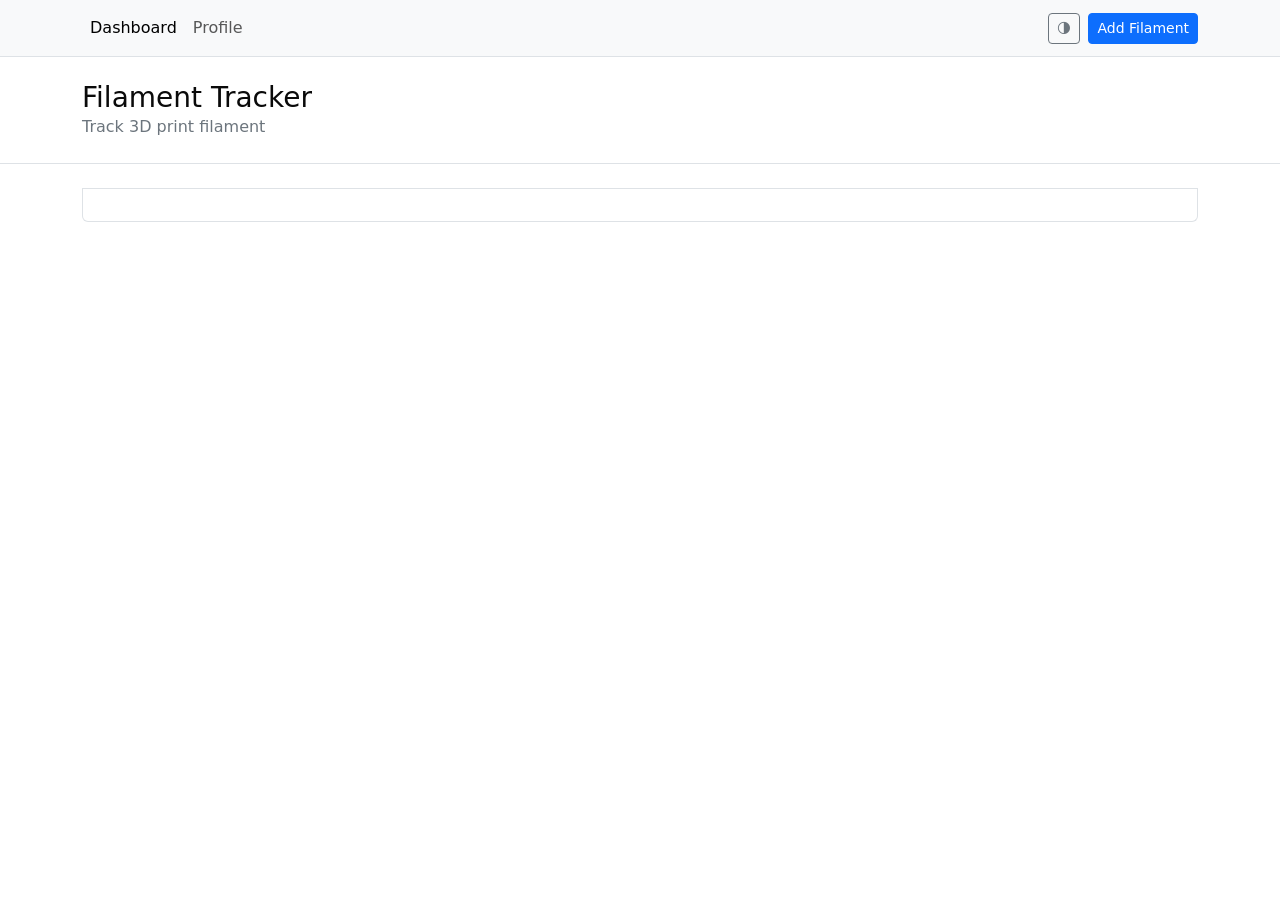
==== home.html @ bdce033c "Initial commit" ====
<!doctype html>
<html lang="en">

<head>
    <meta charset="utf-8" />
    <meta name="viewport" content="width=device-width, initial-scale=1" />
    <title>Bootstrap App Starter</title>

    <!-- Bootstrap CSS -->
    <link href="https://cdn.jsdelivr.net/npm/bootstrap@5.3.3/dist/css/bootstrap.min.css" rel="stylesheet"
        integrity="sha384-QWTKZyjpPEjISv5WaRU9OFeRpok6YctnYmDr5pNlyT2bRjXh0JMhjY6hW+ALEwIH" crossorigin="anonymous" />
    <link href="https://cdnjs.cloudflare.com/ajax/libs/font-awesome/6.5.2/css/all.min.css" rel="stylesheet" />
    <script>
        (function () {
            try {
                const KEY = "profile-theme";             // saved: "system" | "light" | "dark" | "solarized" | "hc"
                const saved = localStorage.getItem(KEY) || "system";
                const mql = window.matchMedia("(prefers-color-scheme: dark)");
                const resolved = saved === "system" ? (mql.matches ? "dark" : "light") : saved;

                // IMPORTANT: set EXACTLY ONE attribute you style from.
                // Use data-theme for your tokens. Avoid remapping here.
                document.documentElement.setAttribute("data-theme", resolved);

                // Optional: if you rely on Bootstrap’s data-bs-theme only for light/dark components:
                if (resolved === "dark") document.documentElement.setAttribute("data-bs-theme", "dark");
                else document.documentElement.setAttribute("data-bs-theme", "light");
            } catch { }
        })();
    </script>

    <script type="module">
        import { bootTheme } from "/scripts/theme.js";
        bootTheme();
    </script>


    <!-- App CSS -->
    <link rel="stylesheet" href="styles/styles.css" />
</head>

<body>
    <!-- Navbar -->
    <nav class="navbar navbar-expand-md bg-body-tertiary border-bottom sticky-top">
        <div class="container">
            <button class="navbar-toggler" type="button" data-bs-toggle="collapse" data-bs-target="#mainNav">
                <span class="navbar-toggler-icon"></span>
            </button>
            <div id="mainNav" class="collapse navbar-collapse">
                <ul class="navbar-nav me-auto mb-2 mb-md-0">
                    <li class="nav-item"><a class="nav-link active" href="#" data-page="home">Dashboard</a></li>
                    <li class="nav-item"><a class="nav-link" href="profile.html" data-page="profile">Profile</a></li>
                </ul>
                <div class="d-flex gap-2">
                    <button id="themeToggle" class="btn btn-outline-secondary btn-sm" type="button"
                        aria-label="Toggle theme">🌗</button>
                    <button class="btn btn-primary btn-sm" data-bs-toggle="modal" data-bs-target="#exampleModal">Add
                        Filament</button>
                </div>
            </div>
        </div>
    </nav>

    <!-- Page Header -->
    <header class="py-4 border-bottom">
        <div class="container">
            <h1 class="h3 mb-0">Filament Tracker</h1>
            <p class="text-secondary mb-0">Track 3D print filament</p>
        </div>
    </header>

    <!-- Main Content -->
    <main class="container my-4">
        <!-- Tabs -->
        <ul class="nav nav-tabs" id="mainTabs" role="tablist"></ul>
        <div class="tab-content p-3 border border-top-0 rounded-bottom" id="mainTabsContent"></div>

    </main>

    <!-- Modal -->
    <div class="modal fade" id="exampleModal" tabindex="-1" aria-labelledby="exampleModalLabel" aria-hidden="true">
        <div class="modal-dialog">
            <div class="modal-content">
                <div class="modal-header">
                    <h1 class="modal-title fs-5" id="exampleModalLabel">Hello there 👋</h1>
                    <button type="button" class="btn-close" data-bs-dismiss="modal" aria-label="Close"></button>
                </div>
                <div class="modal-body">This modal is wired up and ready for your content.</div>
                <div class="modal-footer">
                    <button type="button" class="btn btn-secondary" data-bs-dismiss="modal">Close</button>
                    <button type="button" class="btn btn-primary">Do the thing</button>
                </div>
            </div>
        </div>
    </div>

    <!-- Toast -->
    <div class="toast-container position-fixed bottom-0 end-0 p-3">
        <div id="liveToast" class="toast" role="status" aria-live="polite" aria-atomic="true">
            <div class="toast-header">
                <strong class="me-auto">Heads up</strong>
                <small>just now</small>
                <button type="button" class="btn-close" data-bs-dismiss="toast" aria-label="Close"></button>
            </div>
            <div class="toast-body">This is a demo toast. Replace with your own message.</div>
        </div>
    </div>

    <!-- Bootstrap JS (bundle includes Popper) -->
    <script src="https://cdn.jsdelivr.net/npm/bootstrap@5.3.3/dist/js/bootstrap.bundle.min.js"
        integrity="sha384-YvpcrYf0tY3lHB60NNkmXc5s9fDVZLESaAA55NDzOxhy9GkcIdslK1eN7N6jIeHz"
        crossorigin="anonymous"></script>

    <!-- App JS -->
    <script src="scripts/app.js" defer></script>
</body>

</html>
---- styles/styles.css ----
:root {
  --radius: 1rem;
  --surface: #ffffff;
  --surface-2: #f6f8fa;
  --text: #0a0a0a;
  --muted: #6b7280;
  --accent: #2563eb;
  --accent-contrast: #ffffff;
  --danger: #dc2626;
  --success: #16a34a;

  /* optionally bridge Bootstrap */
  --bs-body-bg: var(--surface);
  --bs-body-color: var(--text);
  --bs-primary: var(--accent);
}

/* dark */
:root[data-theme='dark']{
  --surface:#0b1016;
  --surface-2:#111827;
  --text:#e5e7eb;
  --muted:#9ca3af;
  --accent:#60a5fa;
  --accent-contrast:#0b1016;
}

/* solarized (example) */
:root[data-theme='solarized']{
  --surface:#fdf6e3;
  --surface-2:#eee8d5;
  --text:#073642;
  --muted:#657b83;
  --accent:#268bd2;
  --accent-contrast:#fdf6e3;
}

/* high-contrast */
:root[data-theme='hc']{
  --surface:#000;
  --surface-2:#000;
  --text:#fff;
  --muted:#fff;
  --accent:#0ff;
  --accent-contrast:#000;
  outline-color:#0ff; /* for focus rings */
}

body {
  -webkit-font-smoothing: antialiased;
  -moz-osx-font-smoothing: grayscale;
}

/* Card polish */
.card {
  border-radius: var(--radius);
}

/* Make tabs feel clickable */
.nav-tabs .nav-link {
  font-weight: 500;
}
.nav-tabs .nav-link.active {
  border-top-left-radius: var(--radius);
  border-top-right-radius: var(--radius);
}

/* Utility: clamp container width on huge screens */
@media (min-width: 1400px) {
  .container {
    max-width: 1100px;
  }
}
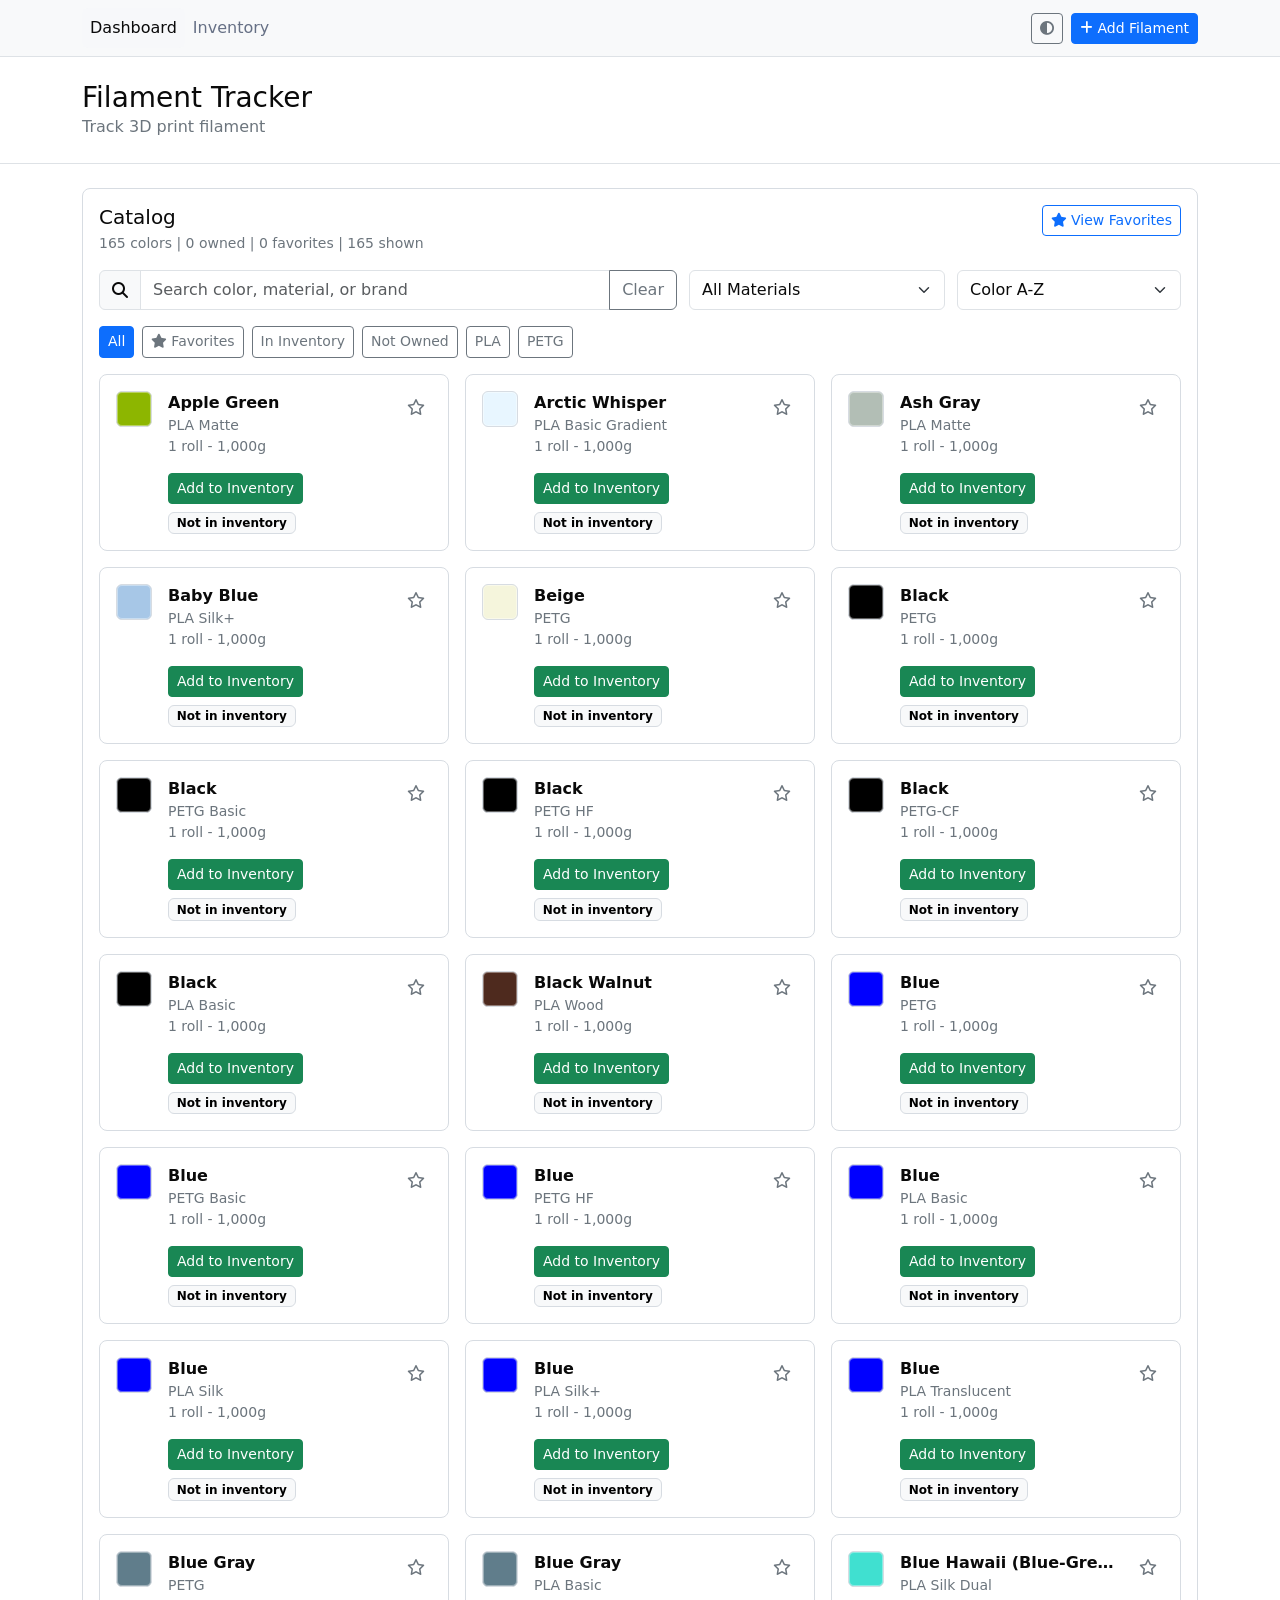
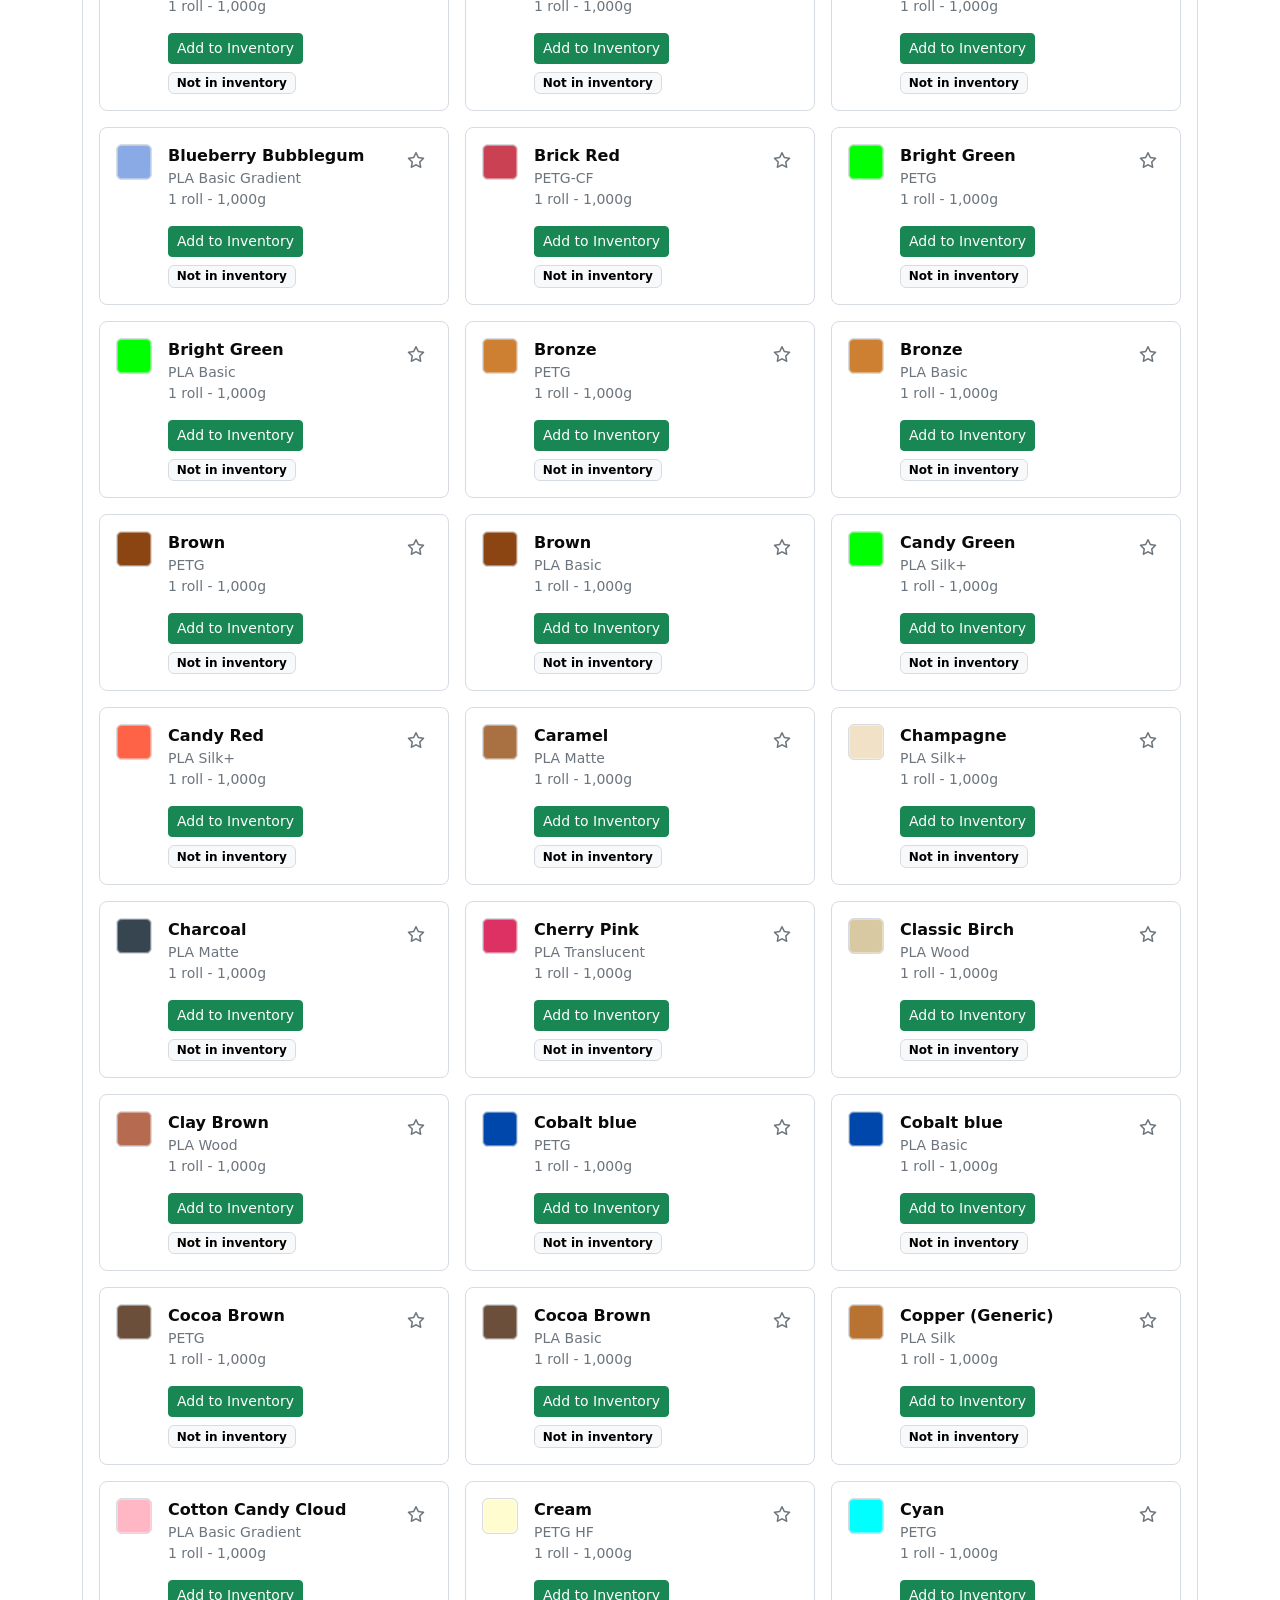
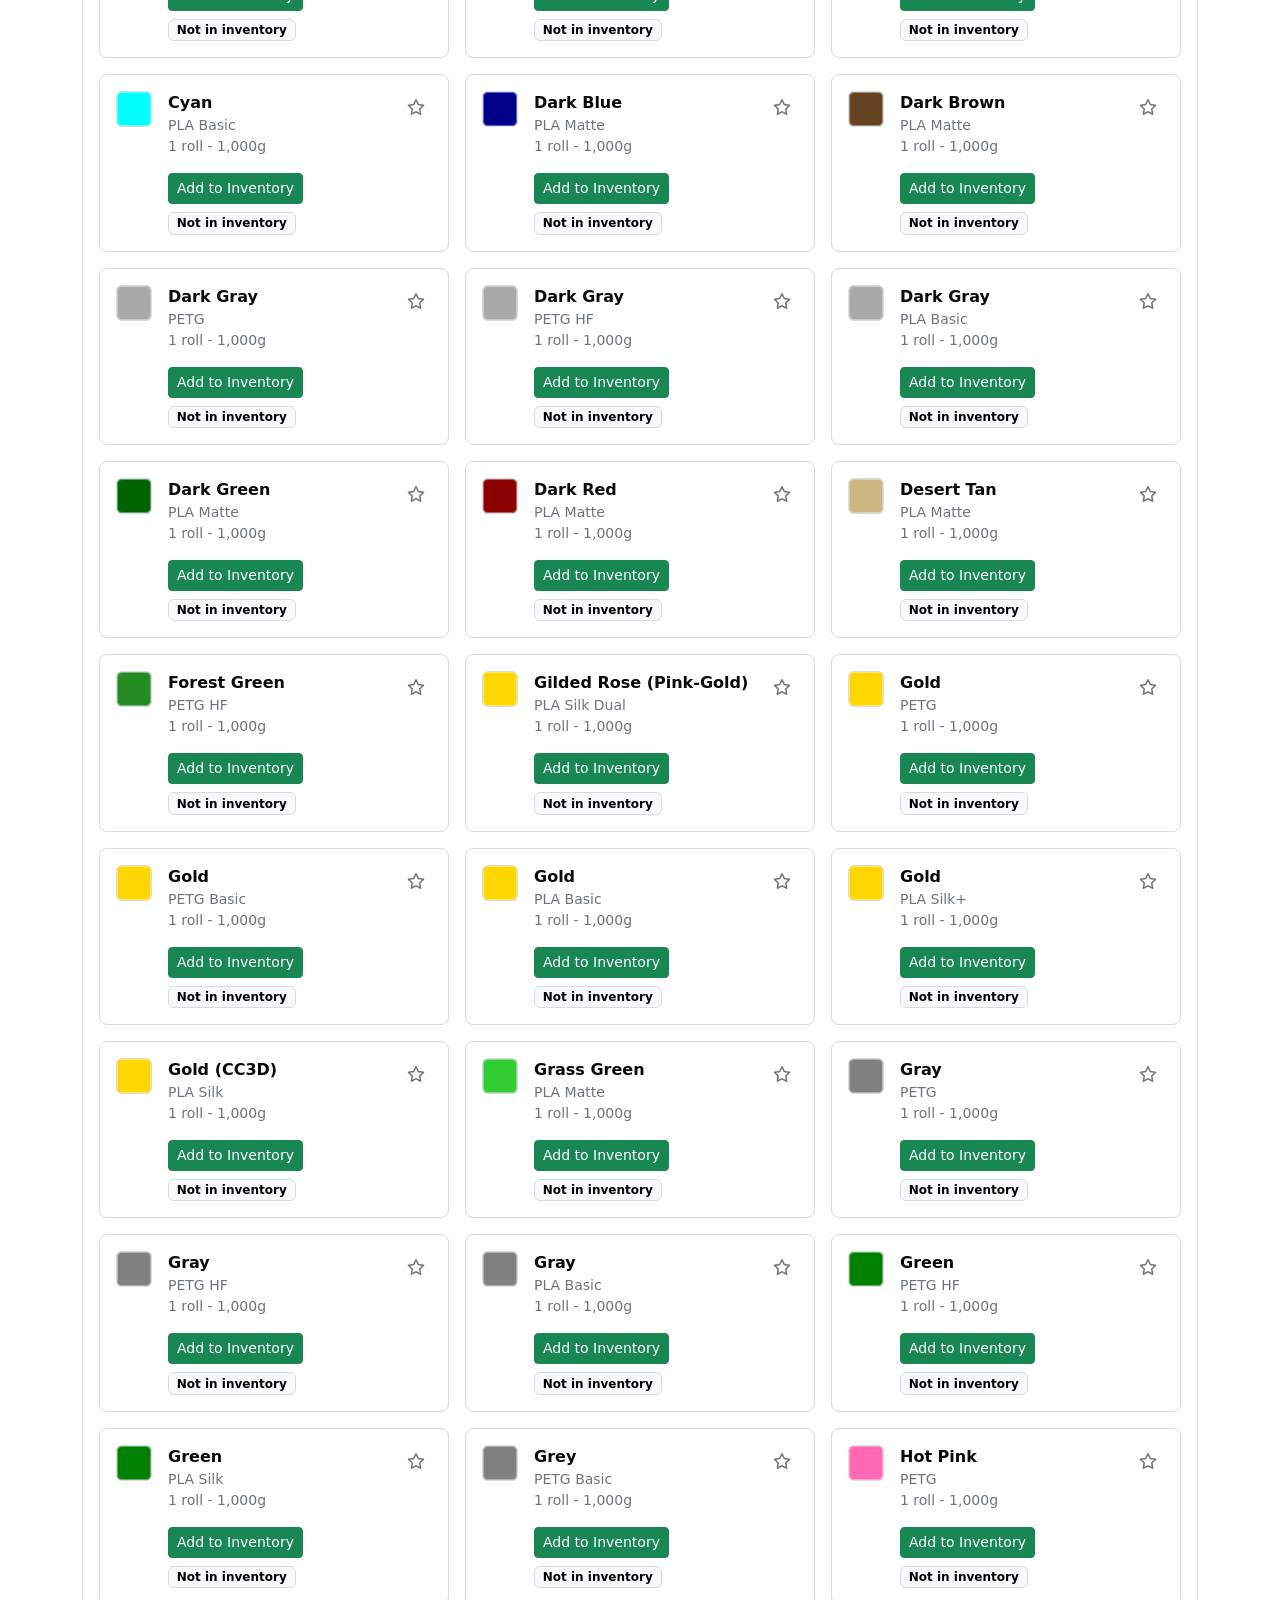
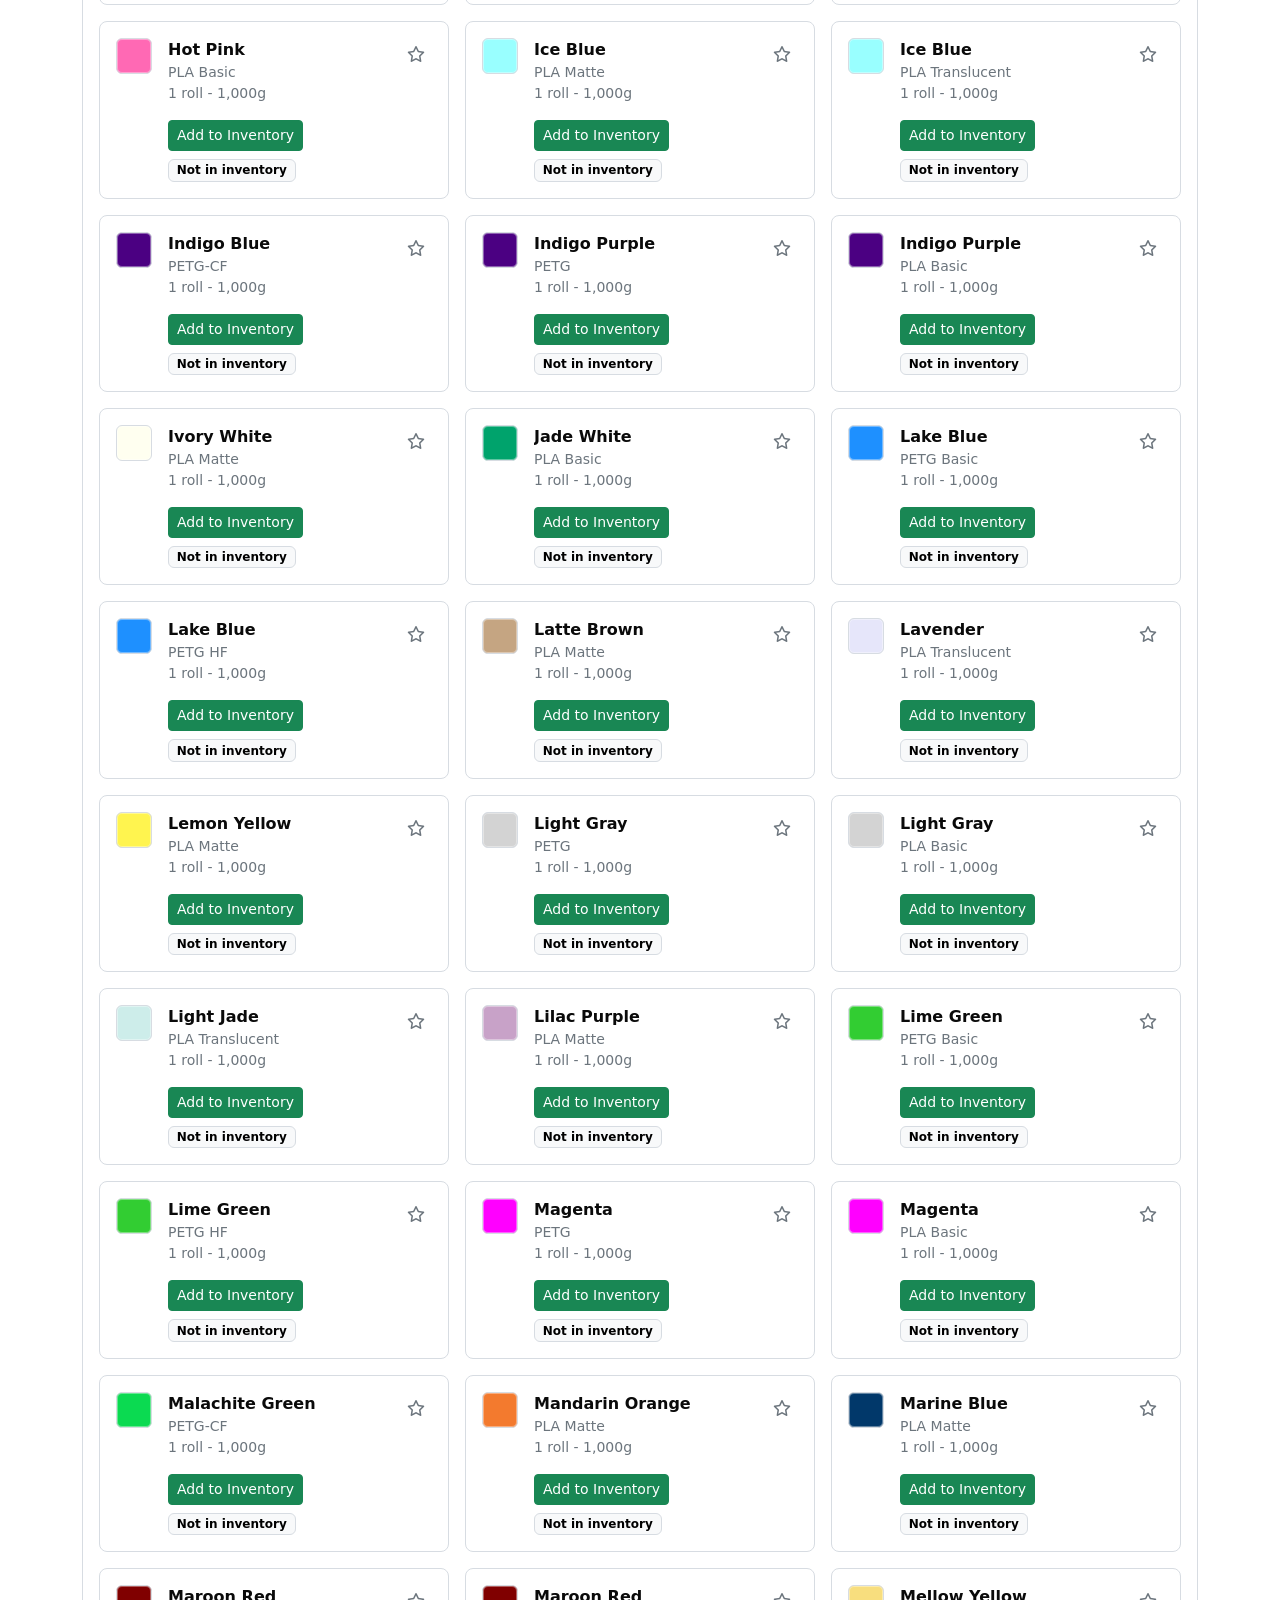
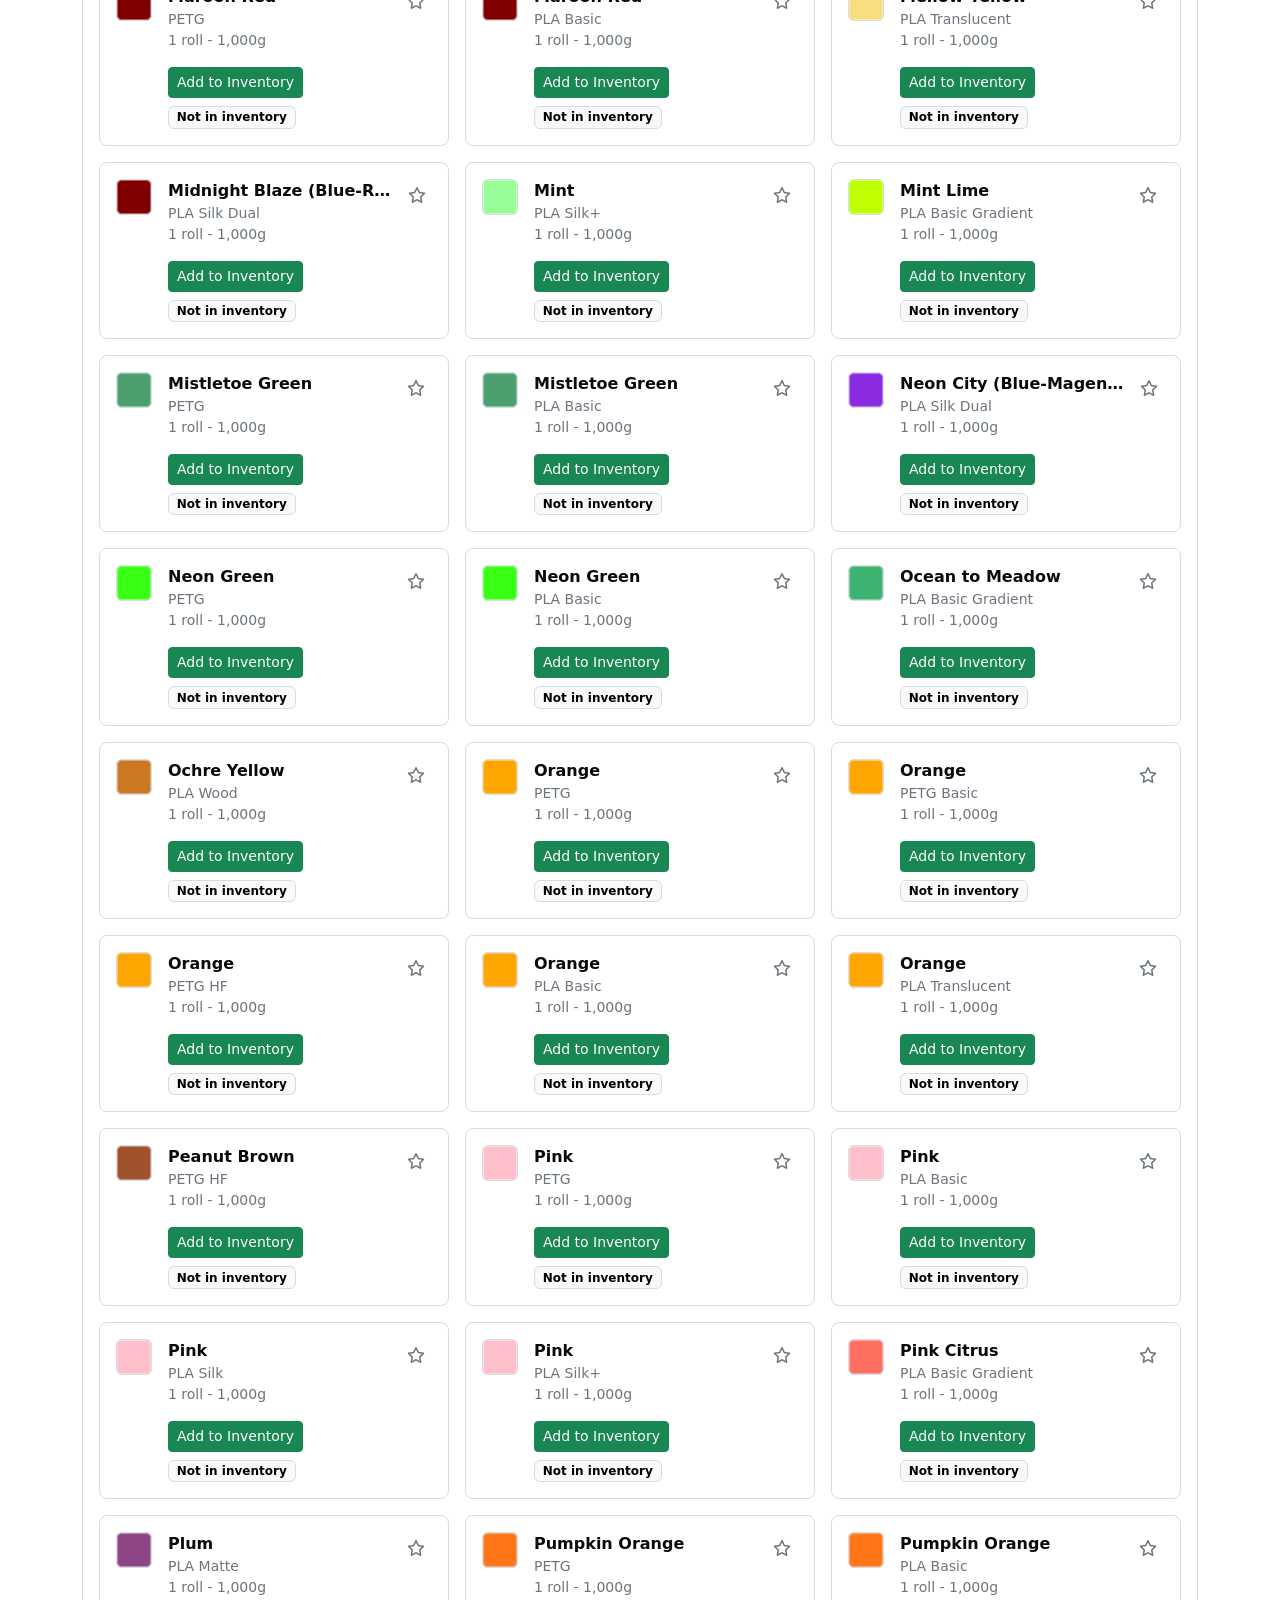
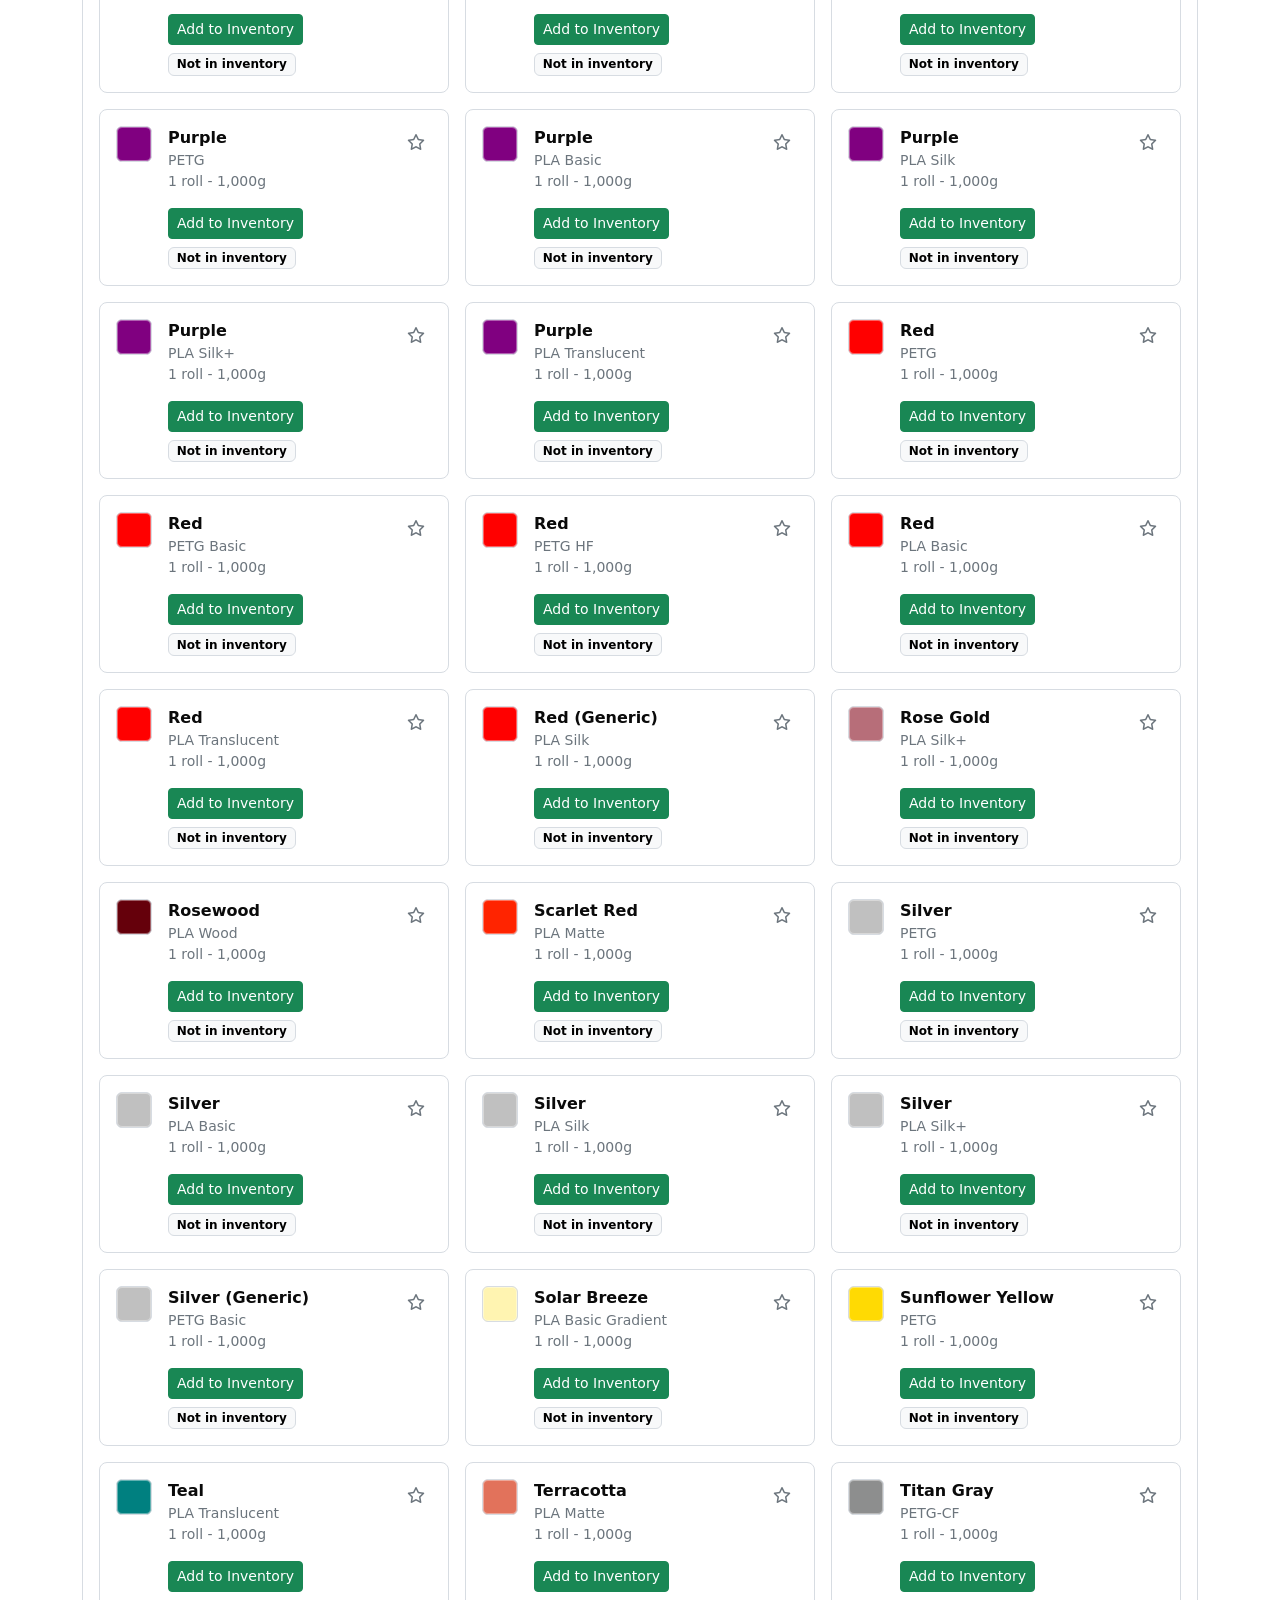
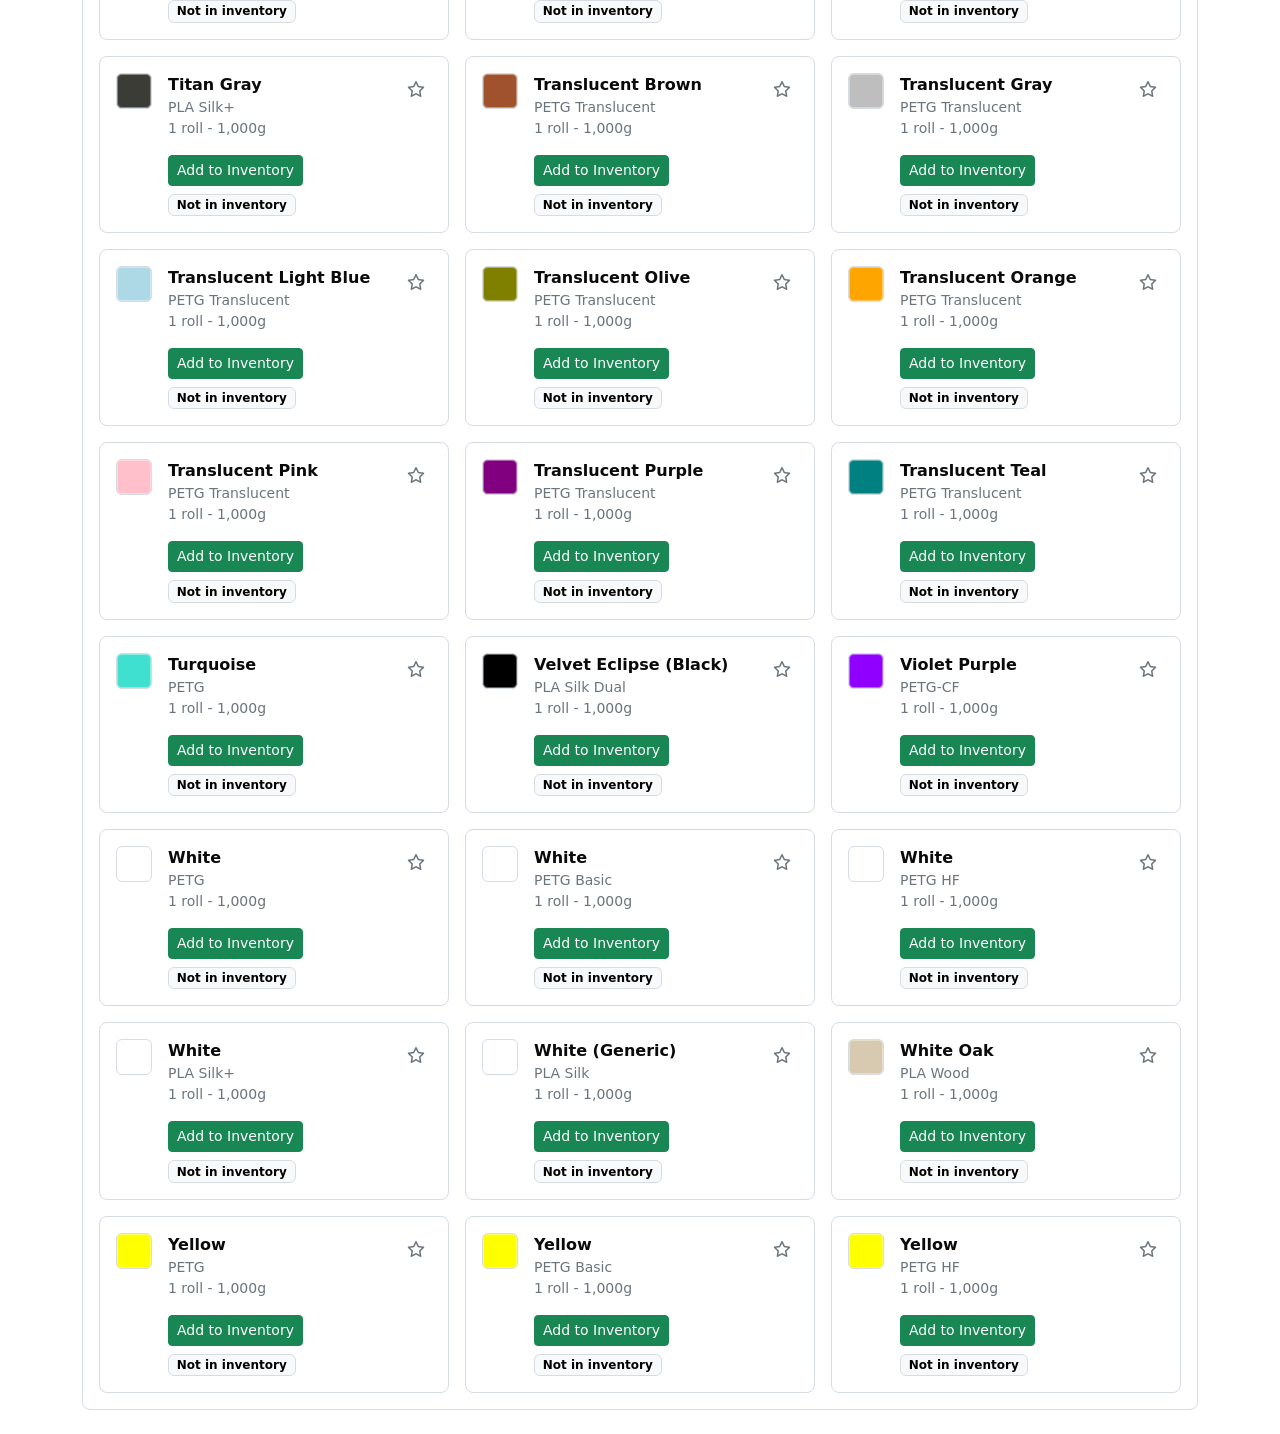
==== commit 7859a799: "Refactor CSS styles for improved theming and component consistency - Introduced CSS variables for li" ====
--- a/home.html
+++ b/home.html
@@ -4,7 +4,7 @@
 <head>
     <meta charset="utf-8" />
     <meta name="viewport" content="width=device-width, initial-scale=1" />
-    <title>Bootstrap App Starter</title>
+    <title>Dashboard | Filament Tracker</title>
 
     <!-- Bootstrap CSS -->
     <link href="https://cdn.jsdelivr.net/npm/bootstrap@5.3.3/dist/css/bootstrap.min.css" rel="stylesheet"
@@ -13,16 +13,13 @@
     <script>
         (function () {
             try {
-                const KEY = "profile-theme";             // saved: "system" | "light" | "dark" | "solarized" | "hc"
+                const KEY = "profile-theme";
                 const saved = localStorage.getItem(KEY) || "system";
                 const mql = window.matchMedia("(prefers-color-scheme: dark)");
                 const resolved = saved === "system" ? (mql.matches ? "dark" : "light") : saved;
 
-                // IMPORTANT: set EXACTLY ONE attribute you style from.
-                // Use data-theme for your tokens. Avoid remapping here.
                 document.documentElement.setAttribute("data-theme", resolved);
 
-                // Optional: if you rely on Bootstrap’s data-bs-theme only for light/dark components:
                 if (resolved === "dark") document.documentElement.setAttribute("data-bs-theme", "dark");
                 else document.documentElement.setAttribute("data-bs-theme", "light");
             } catch { }
@@ -34,7 +31,6 @@
         bootTheme();
     </script>
 
-
     <!-- App CSS -->
     <link rel="stylesheet" href="styles/styles.css" />
 </head>
@@ -43,19 +39,24 @@
     <!-- Navbar -->
     <nav class="navbar navbar-expand-md bg-body-tertiary border-bottom sticky-top">
         <div class="container">
-            <button class="navbar-toggler" type="button" data-bs-toggle="collapse" data-bs-target="#mainNav">
+            <button class="navbar-toggler" type="button" data-bs-toggle="collapse" data-bs-target="#mainNav"
+                aria-controls="mainNav" aria-expanded="false" aria-label="Toggle navigation">
                 <span class="navbar-toggler-icon"></span>
             </button>
             <div id="mainNav" class="collapse navbar-collapse">
                 <ul class="navbar-nav me-auto mb-2 mb-md-0">
-                    <li class="nav-item"><a class="nav-link active" href="#" data-page="home">Dashboard</a></li>
-                    <li class="nav-item"><a class="nav-link" href="profile.html" data-page="profile">Profile</a></li>
+                    <li class="nav-item"><a class="nav-link active" aria-current="page" href="home.html"
+                            data-page="home">Dashboard</a></li>
+                    <li class="nav-item"><a class="nav-link" href="profile.html" data-page="profile">Inventory</a></li>
                 </ul>
                 <div class="d-flex gap-2">
                     <button id="themeToggle" class="btn btn-outline-secondary btn-sm" type="button"
-                        aria-label="Toggle theme">🌗</button>
-                    <button class="btn btn-primary btn-sm" data-bs-toggle="modal" data-bs-target="#exampleModal">Add
-                        Filament</button>
+                        aria-label="Cycle theme" title="Cycle theme">
+                        <i class="fa-solid fa-circle-half-stroke" aria-hidden="true"></i>
+                    </button>
+                    <a class="btn btn-primary btn-sm" href="profile.html#filaments">
+                        <i class="fa-solid fa-plus me-1" aria-hidden="true"></i>Add Filament
+                    </a>
                 </div>
             </div>
         </div>
@@ -71,38 +72,62 @@
 
     <!-- Main Content -->
     <main class="container my-4">
-        <!-- Tabs -->
-        <ul class="nav nav-tabs" id="mainTabs" role="tablist"></ul>
-        <div class="tab-content p-3 border border-top-0 rounded-bottom" id="mainTabsContent"></div>
+        <section class="catalog-shell" aria-labelledby="catalogHeading">
+            <div class="catalog-heading d-flex flex-wrap gap-3 justify-content-between align-items-start mb-3">
+                <div>
+                    <h2 id="catalogHeading" class="h5 mb-1">Catalog</h2>
+                    <div id="catalogSummary" class="text-secondary small" aria-live="polite">Loading catalog...</div>
+                </div>
+                <a class="btn btn-outline-primary btn-sm" href="profile.html#favorites">
+                    <i class="fa-solid fa-star me-1" aria-hidden="true"></i>View Favorites
+                </a>
+            </div>
 
+            <div class="catalog-toolbar mb-3" aria-label="Catalog filters">
+                <div class="input-group catalog-search">
+                    <span class="input-group-text"><i class="fa-solid fa-magnifying-glass" aria-hidden="true"></i></span>
+                    <input id="catalogSearch" class="form-control" type="search"
+                        placeholder="Search color, material, or brand" aria-label="Search catalog" />
+                    <button id="catalogClear" class="btn btn-outline-secondary" type="button">Clear</button>
+                </div>
+
+                <select id="materialFilter" class="form-select" aria-label="Filter by material">
+                    <option value="all">All Materials</option>
+                </select>
+
+                <select id="catalogSort" class="form-select" aria-label="Sort catalog">
+                    <option value="color">Color A-Z</option>
+                    <option value="material">Material A-Z</option>
+                    <option value="favorites">Favorites First</option>
+                    <option value="owned">Owned First</option>
+                    <option value="not-owned">Not Owned First</option>
+                </select>
+            </div>
+
+            <div class="quick-filters mb-3" role="group" aria-label="Quick filters">
+                <button class="btn btn-sm btn-primary" type="button" data-quick-filter="all" aria-pressed="true">All</button>
+                <button class="btn btn-sm btn-outline-secondary" type="button" data-quick-filter="favorites" aria-pressed="false">
+                    <i class="fa-solid fa-star me-1" aria-hidden="true"></i>Favorites
+                </button>
+                <button class="btn btn-sm btn-outline-secondary" type="button" data-quick-filter="owned" aria-pressed="false">In Inventory</button>
+                <button class="btn btn-sm btn-outline-secondary" type="button" data-quick-filter="not-owned" aria-pressed="false">Not Owned</button>
+                <button class="btn btn-sm btn-outline-secondary" type="button" data-quick-filter="PLA" aria-pressed="false">PLA</button>
+                <button class="btn btn-sm btn-outline-secondary" type="button" data-quick-filter="PETG" aria-pressed="false">PETG</button>
+            </div>
+
+            <div id="catalogGrid" class="row g-3 catalog-grid" aria-live="polite"></div>
+        </section>
     </main>
-
-    <!-- Modal -->
-    <div class="modal fade" id="exampleModal" tabindex="-1" aria-labelledby="exampleModalLabel" aria-hidden="true">
-        <div class="modal-dialog">
-            <div class="modal-content">
-                <div class="modal-header">
-                    <h1 class="modal-title fs-5" id="exampleModalLabel">Hello there 👋</h1>
-                    <button type="button" class="btn-close" data-bs-dismiss="modal" aria-label="Close"></button>
-                </div>
-                <div class="modal-body">This modal is wired up and ready for your content.</div>
-                <div class="modal-footer">
-                    <button type="button" class="btn btn-secondary" data-bs-dismiss="modal">Close</button>
-                    <button type="button" class="btn btn-primary">Do the thing</button>
-                </div>
-            </div>
-        </div>
-    </div>
 
     <!-- Toast -->
     <div class="toast-container position-fixed bottom-0 end-0 p-3">
         <div id="liveToast" class="toast" role="status" aria-live="polite" aria-atomic="true">
             <div class="toast-header">
-                <strong class="me-auto">Heads up</strong>
+                <strong class="me-auto">Filament Tracker</strong>
                 <small>just now</small>
                 <button type="button" class="btn-close" data-bs-dismiss="toast" aria-label="Close"></button>
             </div>
-            <div class="toast-body">This is a demo toast. Replace with your own message.</div>
+            <div class="toast-body">Inventory updated.</div>
         </div>
     </div>
 
--- a/styles/styles.css
+++ b/styles/styles.css
@@ -1,49 +1,49 @@
 :root {
-  --radius: 1rem;
+  --radius: .5rem;
   --surface: #ffffff;
-  --surface-2: #f6f8fa;
+  --surface-2: #f7f8fa;
   --text: #0a0a0a;
-  --muted: #6b7280;
+  --muted: #667085;
   --accent: #2563eb;
   --accent-contrast: #ffffff;
   --danger: #dc2626;
-  --success: #16a34a;
+  --success: #168a4a;
+  --border-soft: #d7dce2;
 
-  /* optionally bridge Bootstrap */
   --bs-body-bg: var(--surface);
   --bs-body-color: var(--text);
   --bs-primary: var(--accent);
 }
 
-/* dark */
-:root[data-theme='dark']{
-  --surface:#0b1016;
-  --surface-2:#111827;
-  --text:#e5e7eb;
-  --muted:#9ca3af;
-  --accent:#60a5fa;
-  --accent-contrast:#0b1016;
+:root[data-theme='dark'] {
+  --surface: #0b1016;
+  --surface-2: #111827;
+  --text: #e5e7eb;
+  --muted: #9ca3af;
+  --accent: #60a5fa;
+  --accent-contrast: #0b1016;
+  --border-soft: #334155;
 }
 
-/* solarized (example) */
-:root[data-theme='solarized']{
-  --surface:#fdf6e3;
-  --surface-2:#eee8d5;
-  --text:#073642;
-  --muted:#657b83;
-  --accent:#268bd2;
-  --accent-contrast:#fdf6e3;
+:root[data-theme='solarized'] {
+  --surface: #fdf6e3;
+  --surface-2: #eee8d5;
+  --text: #073642;
+  --muted: #657b83;
+  --accent: #268bd2;
+  --accent-contrast: #fdf6e3;
+  --border-soft: #d8cfb0;
 }
 
-/* high-contrast */
-:root[data-theme='hc']{
-  --surface:#000;
-  --surface-2:#000;
-  --text:#fff;
-  --muted:#fff;
-  --accent:#0ff;
-  --accent-contrast:#000;
-  outline-color:#0ff; /* for focus rings */
+:root[data-theme='hc'] {
+  --surface: #000;
+  --surface-2: #000;
+  --text: #fff;
+  --muted: #fff;
+  --accent: #0ff;
+  --accent-contrast: #000;
+  --border-soft: #fff;
+  outline-color: #0ff;
 }
 
 body {
@@ -51,23 +51,149 @@
   -moz-osx-font-smoothing: grayscale;
 }
 
-/* Card polish */
+.min-width-0 {
+  min-width: 0;
+}
+
+.navbar .nav-link {
+  border-radius: .375rem;
+  color: var(--muted);
+  font-weight: 500;
+  padding-inline: .75rem;
+}
+
+.navbar .nav-link:hover,
+.navbar .nav-link:focus-visible,
+.navbar .nav-link.active {
+  color: var(--text);
+  background: var(--surface-2);
+}
+
+.btn:focus-visible,
+.nav-link:focus-visible,
+.form-control:focus,
+.form-select:focus {
+  box-shadow: 0 0 0 .2rem rgba(37, 99, 235, .22);
+}
+
+.catalog-shell {
+  border: 1px solid var(--border-soft);
+  border-radius: var(--radius);
+  padding: 1rem;
+  background: var(--surface);
+}
+
+.catalog-heading .btn {
+  white-space: nowrap;
+}
+
+.catalog-toolbar {
+  display: grid;
+  grid-template-columns: minmax(18rem, 1fr) minmax(12rem, 16rem) minmax(11rem, 14rem);
+  gap: .75rem;
+  align-items: stretch;
+}
+
+.catalog-search .input-group-text,
+.catalog-search .btn,
+.catalog-toolbar .form-select,
+.catalog-toolbar .form-control {
+  min-height: 2.5rem;
+}
+
+.quick-filters {
+  display: flex;
+  flex-wrap: wrap;
+  gap: .5rem;
+}
+
+.quick-filters .btn {
+  min-height: 2rem;
+  white-space: nowrap;
+}
+
 .card {
+  border-color: var(--border-soft);
   border-radius: var(--radius);
 }
 
-/* Make tabs feel clickable */
-.nav-tabs .nav-link {
-  font-weight: 500;
-}
-.nav-tabs .nav-link.active {
-  border-top-left-radius: var(--radius);
-  border-top-right-radius: var(--radius);
+.catalog-card {
+  transition: border-color .15s ease, box-shadow .15s ease, transform .15s ease;
 }
 
-/* Utility: clamp container width on huge screens */
+.catalog-card:hover {
+  border-color: rgba(37, 99, 235, .45);
+  box-shadow: 0 .5rem 1.25rem rgba(15, 23, 42, .08);
+  transform: translateY(-1px);
+}
+
+.catalog-swatch {
+  width: 36px;
+  height: 36px;
+  flex: 0 0 36px;
+  border: 1px solid var(--border-soft);
+  border-radius: .375rem;
+  box-shadow: inset 0 0 0 1px rgba(255, 255, 255, .38);
+}
+
+.icon-button {
+  width: 2rem;
+  height: 2rem;
+  display: inline-flex;
+  align-items: center;
+  justify-content: center;
+  text-decoration: none;
+}
+
+.inventory-status {
+  border: 1px solid var(--border-soft);
+  font-weight: 600;
+}
+
+.empty-state {
+  width: 100%;
+  padding: 2rem;
+  border: 1px dashed var(--border-soft);
+  border-radius: var(--radius);
+  background: var(--surface-2);
+}
+
+@media (max-width: 991.98px) {
+  .catalog-toolbar {
+    grid-template-columns: 1fr 1fr;
+  }
+
+  .catalog-search {
+    grid-column: 1 / -1;
+  }
+}
+
+@media (max-width: 767.98px) {
+  .navbar .d-flex.gap-2 {
+    margin-top: .75rem;
+  }
+
+  .catalog-shell {
+    padding: .75rem;
+  }
+
+  .catalog-toolbar {
+    grid-template-columns: 1fr;
+  }
+
+  .quick-filters {
+    flex-wrap: nowrap;
+    overflow-x: auto;
+    padding-bottom: .25rem;
+  }
+
+  .quick-filters .btn {
+    flex: 0 0 auto;
+  }
+}
+
 @media (min-width: 1400px) {
   .container {
-    max-width: 1100px;
+    max-width: 1120px;
   }
-}
+}
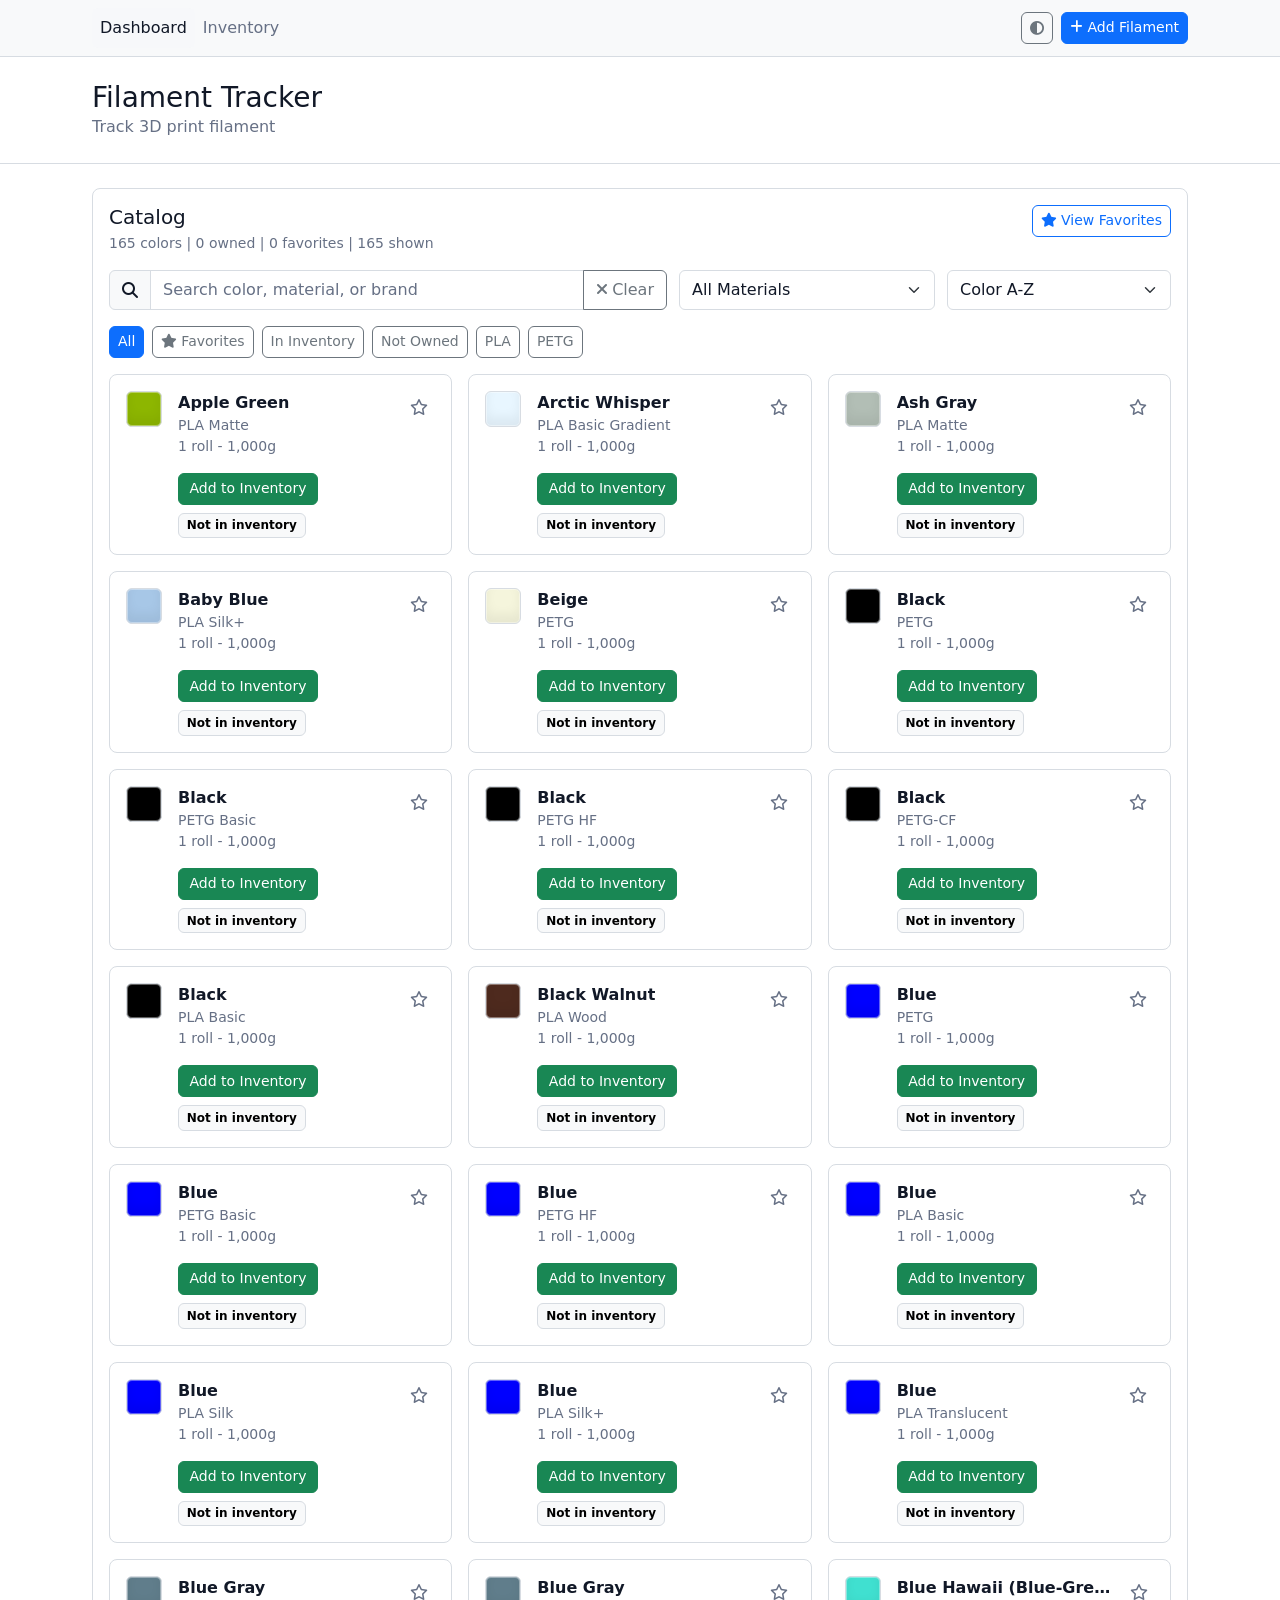
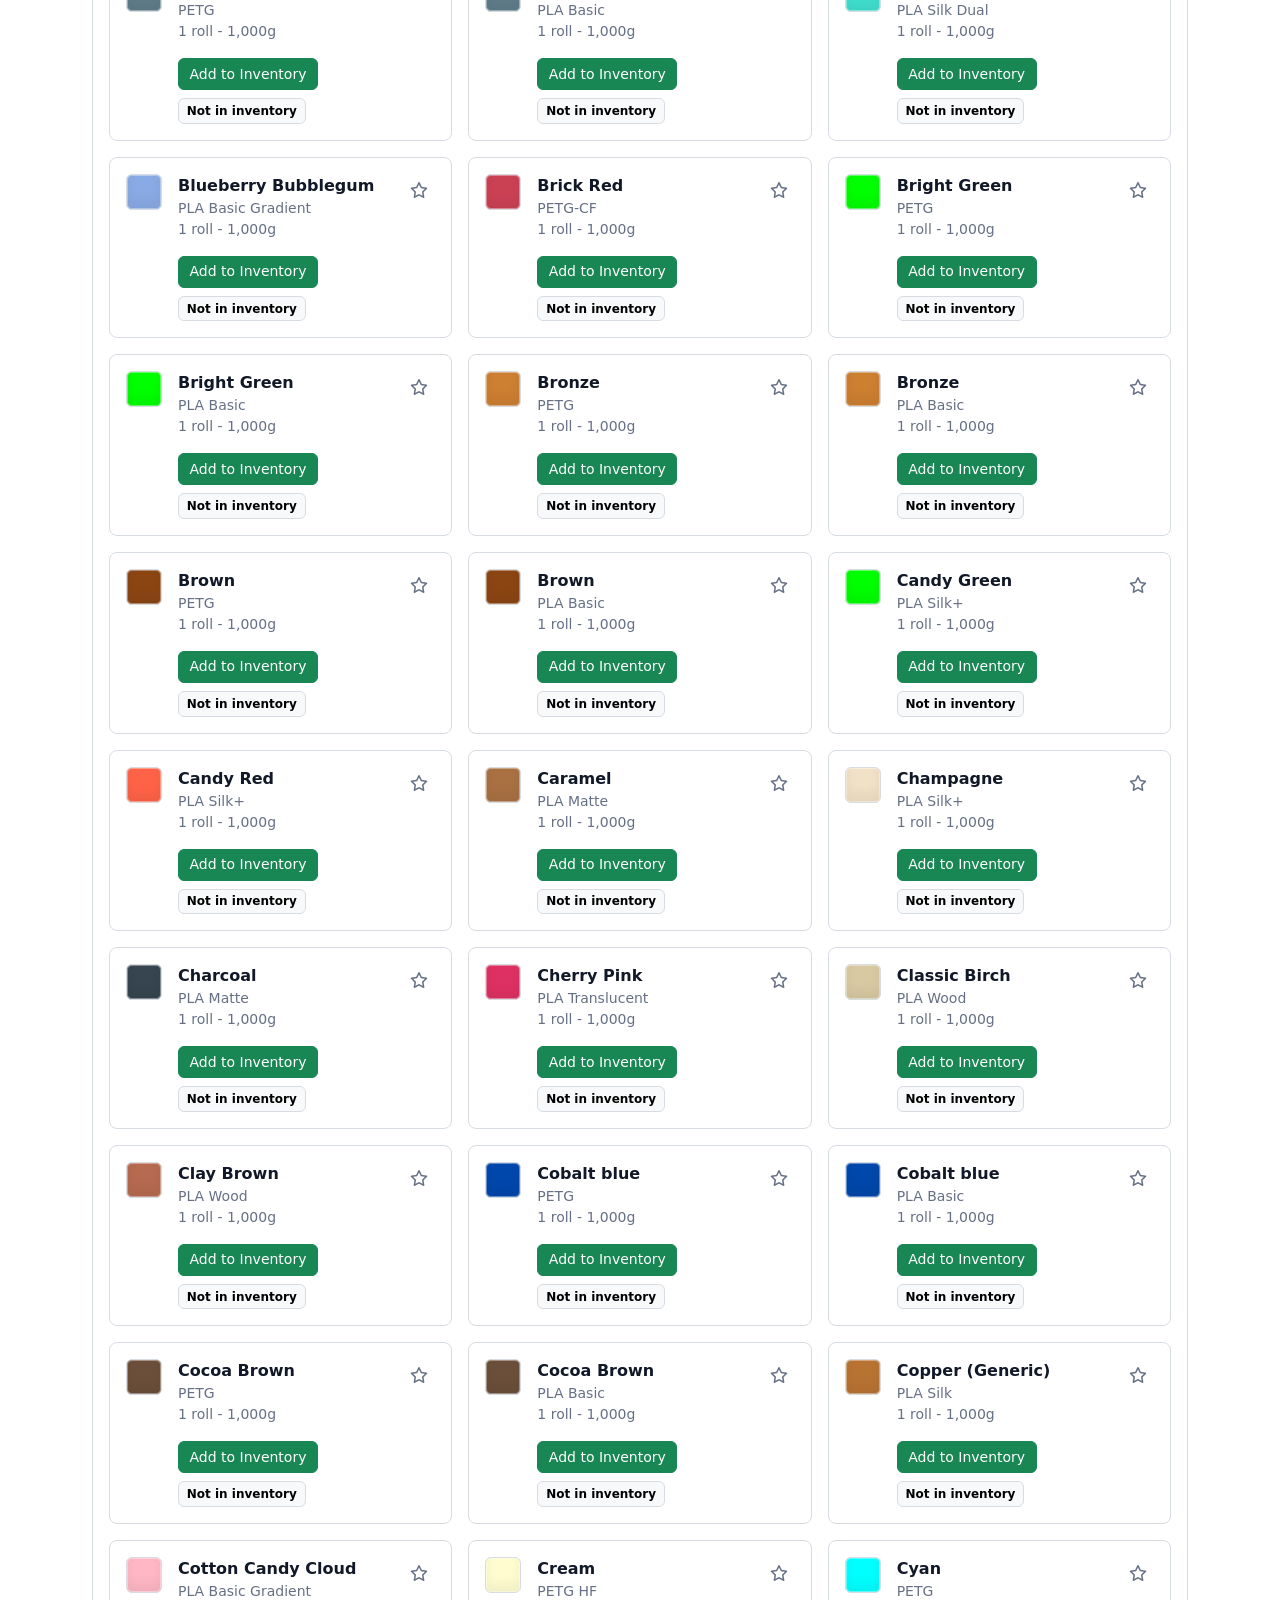
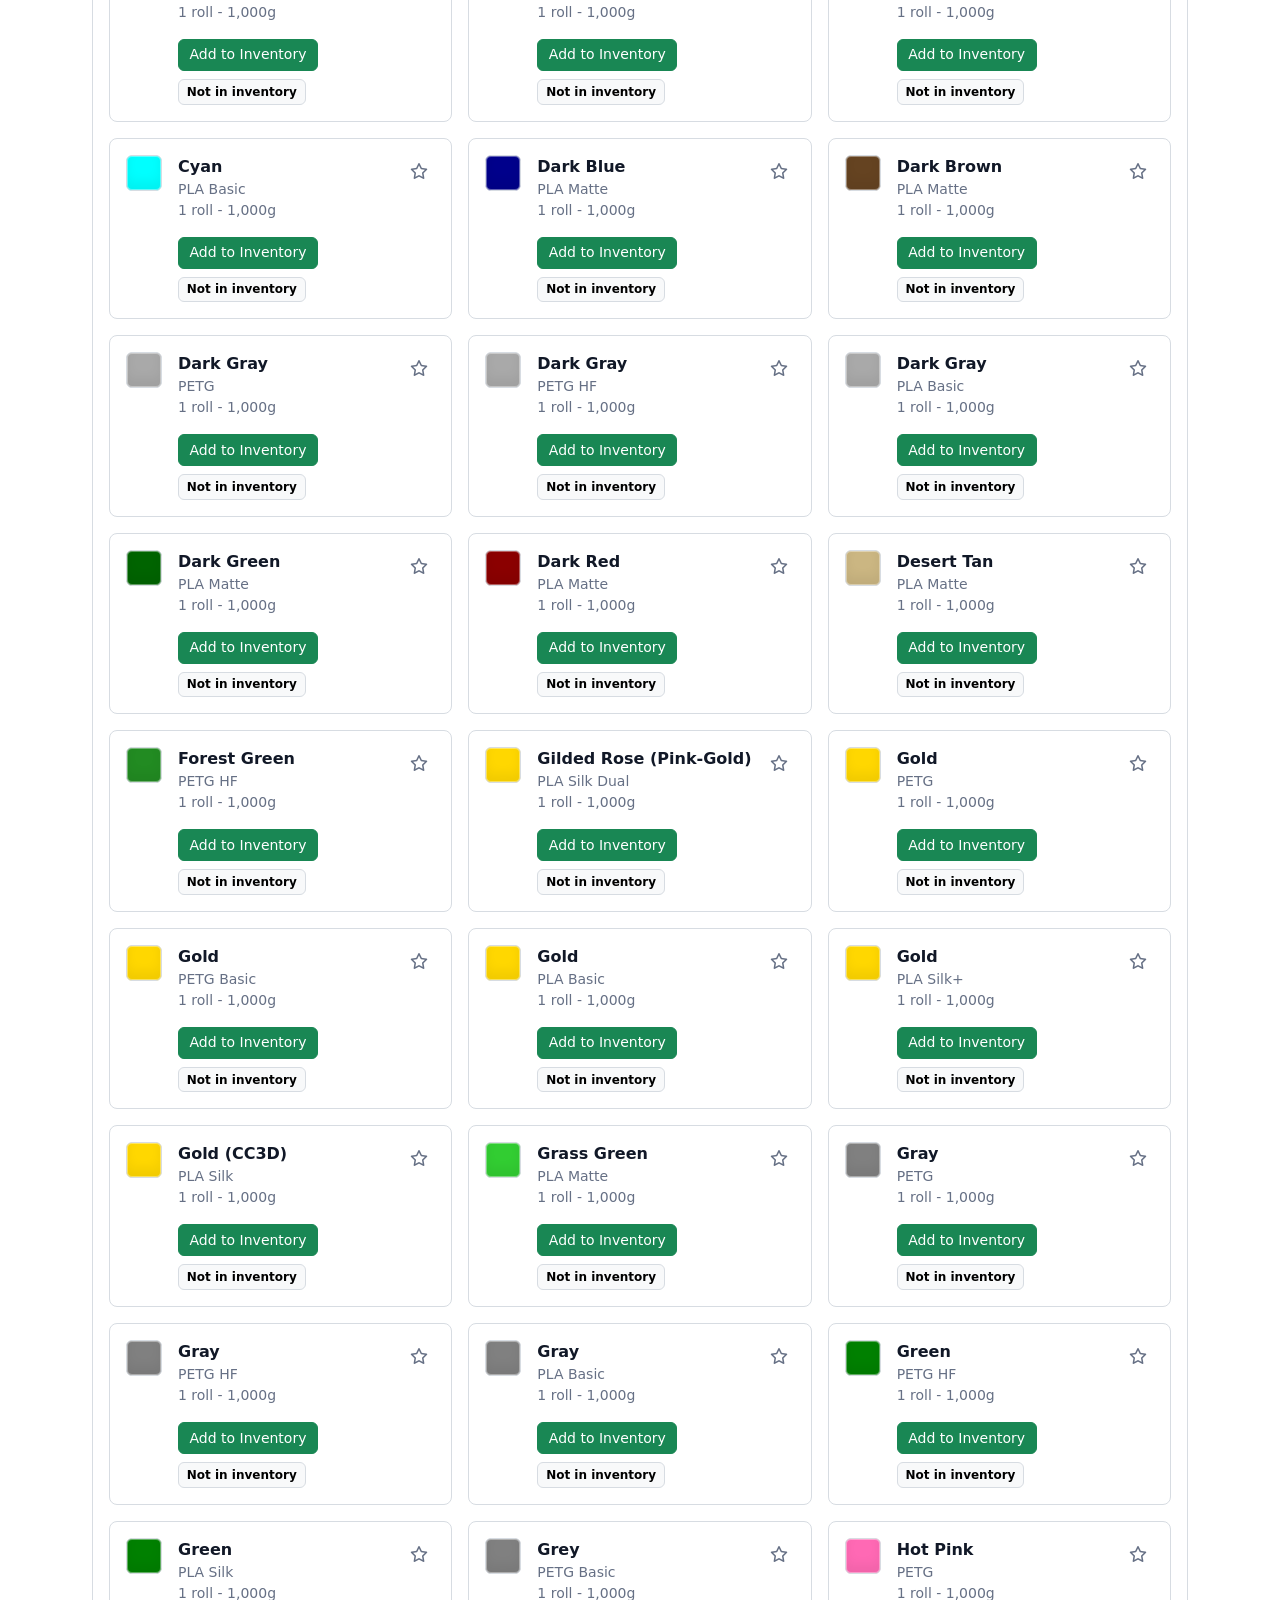
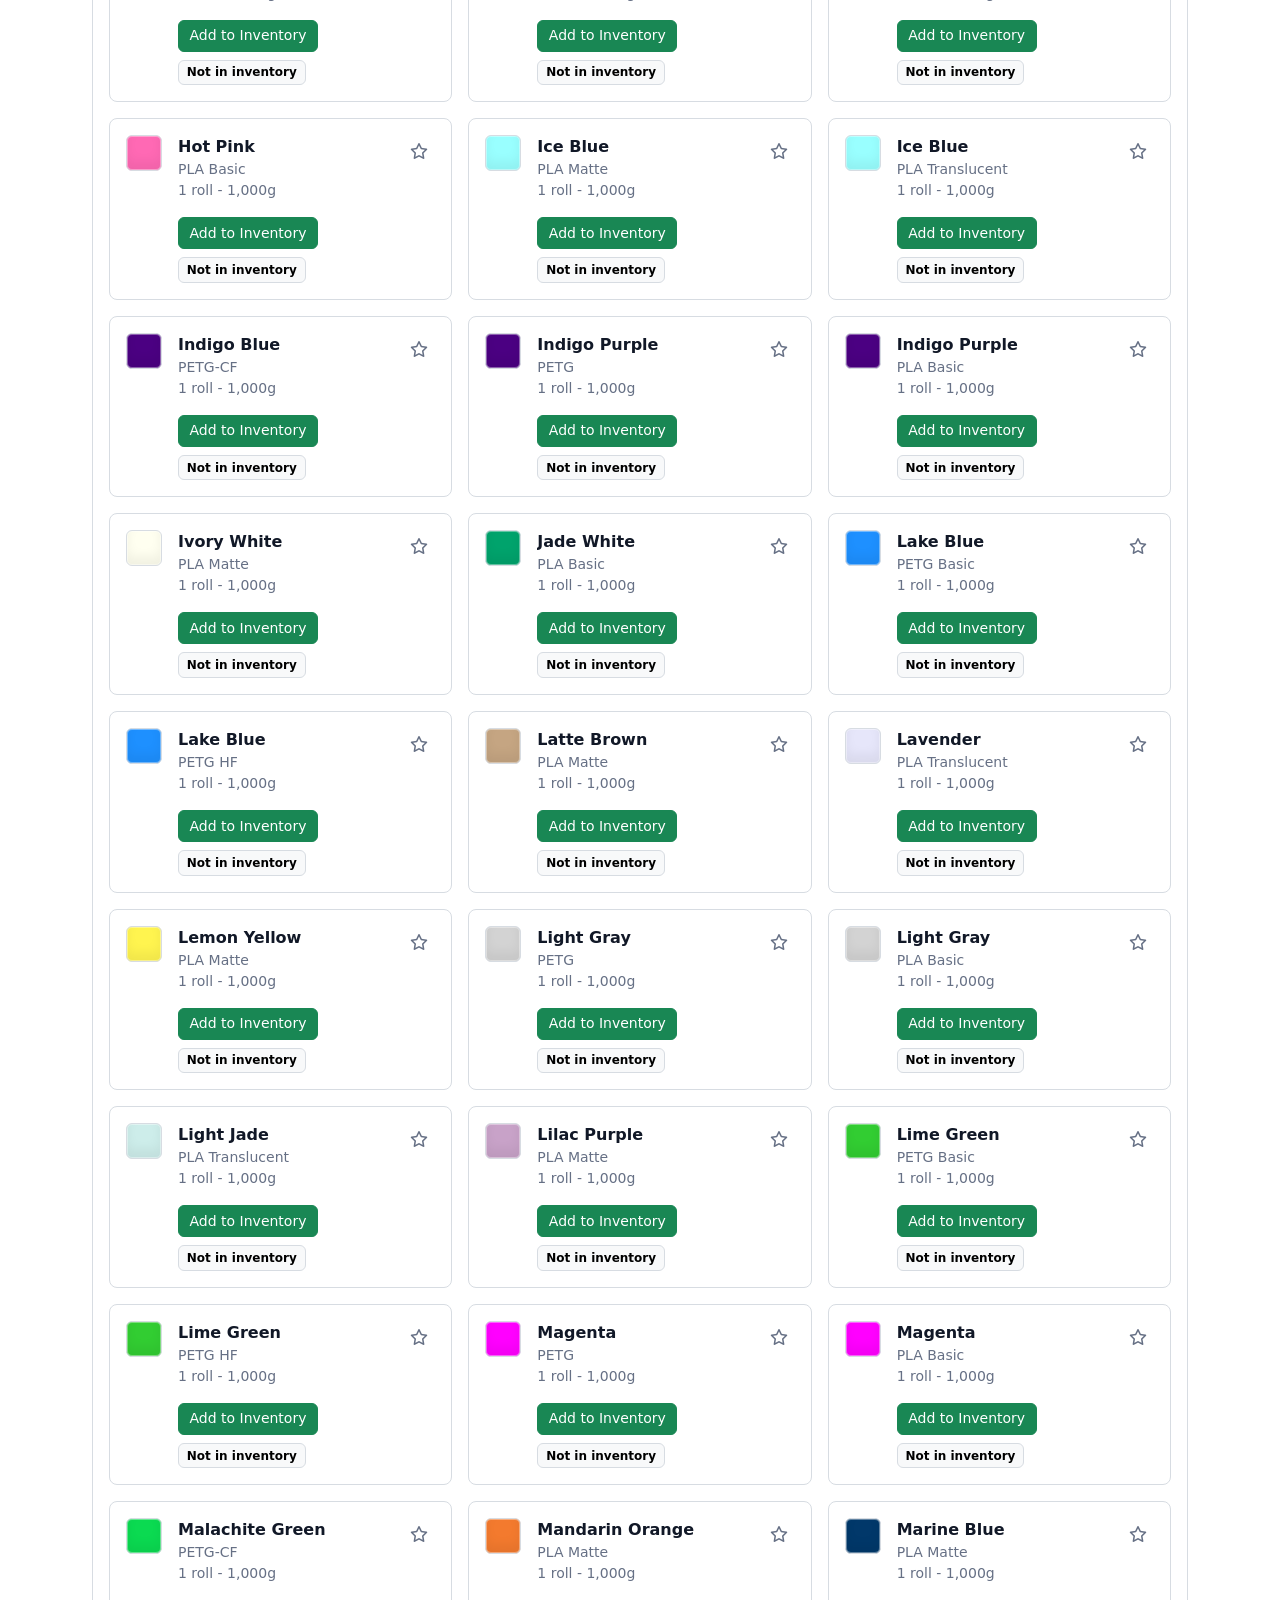
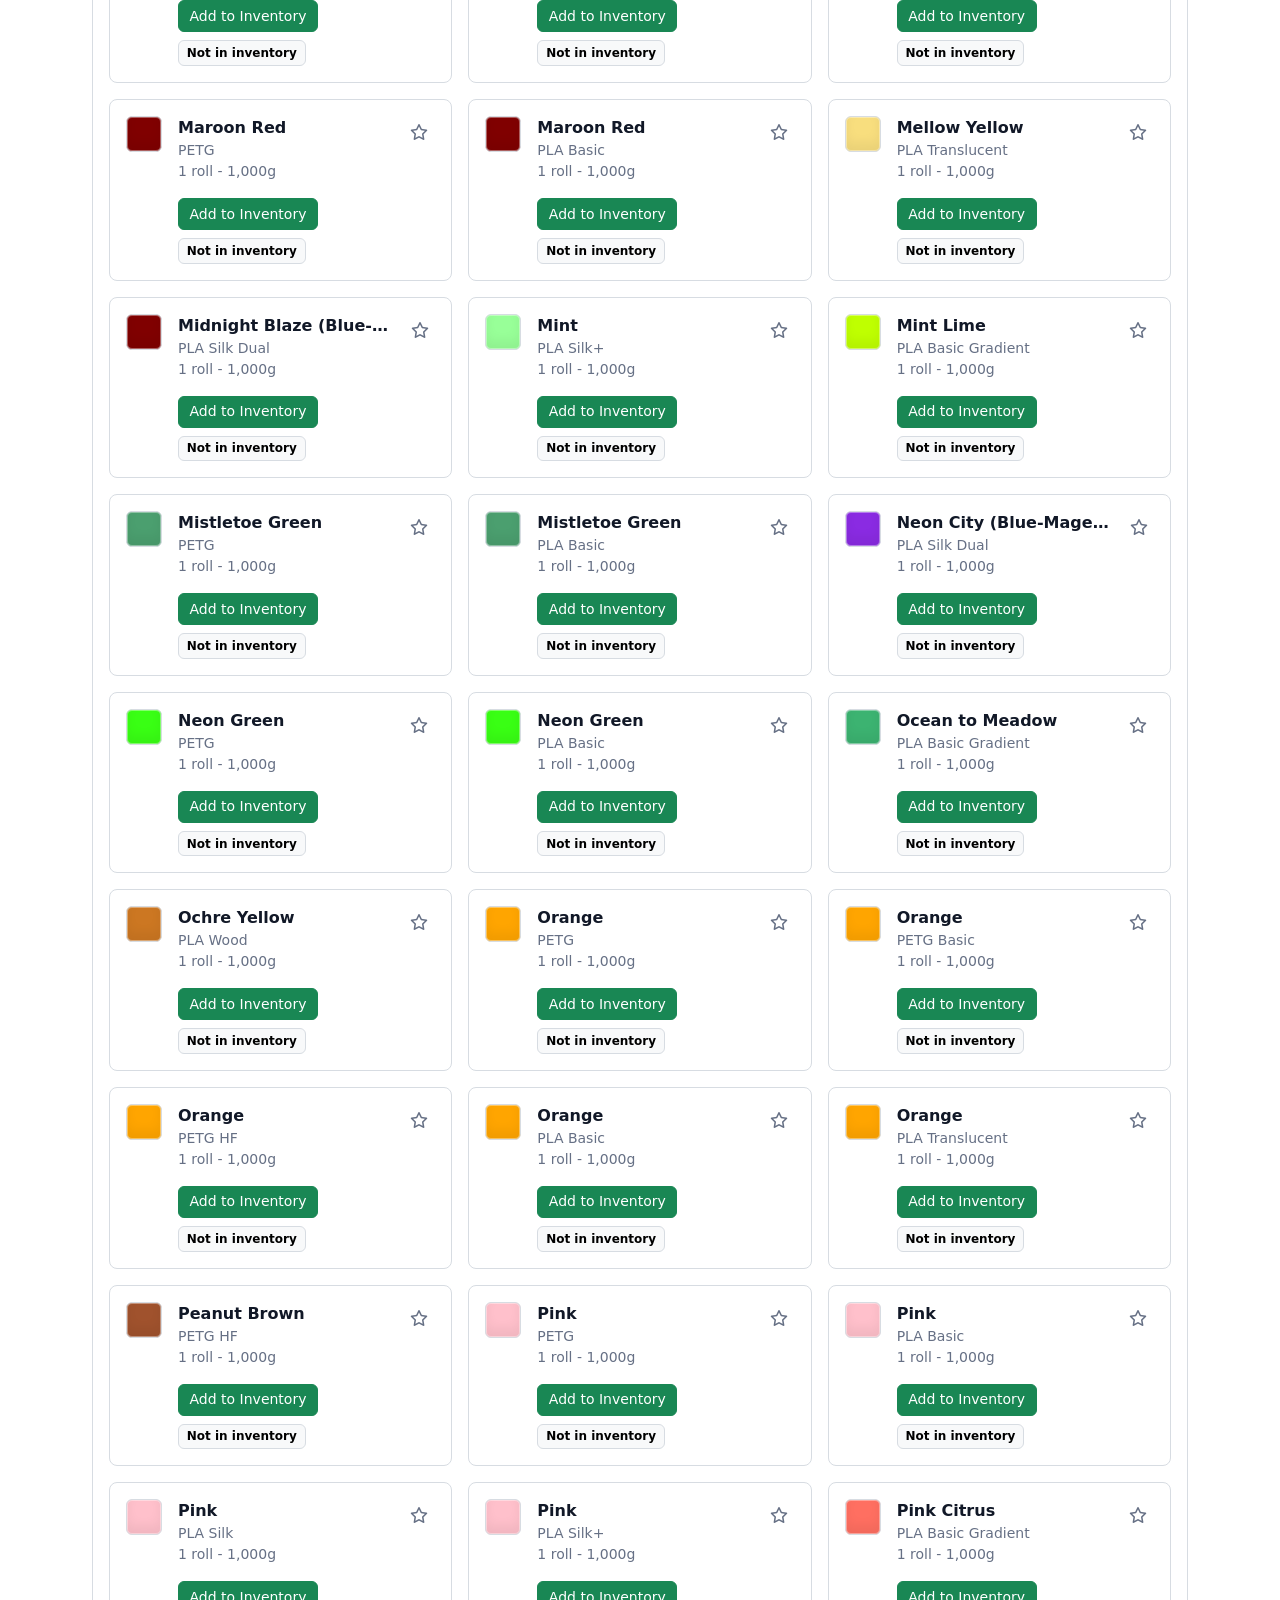
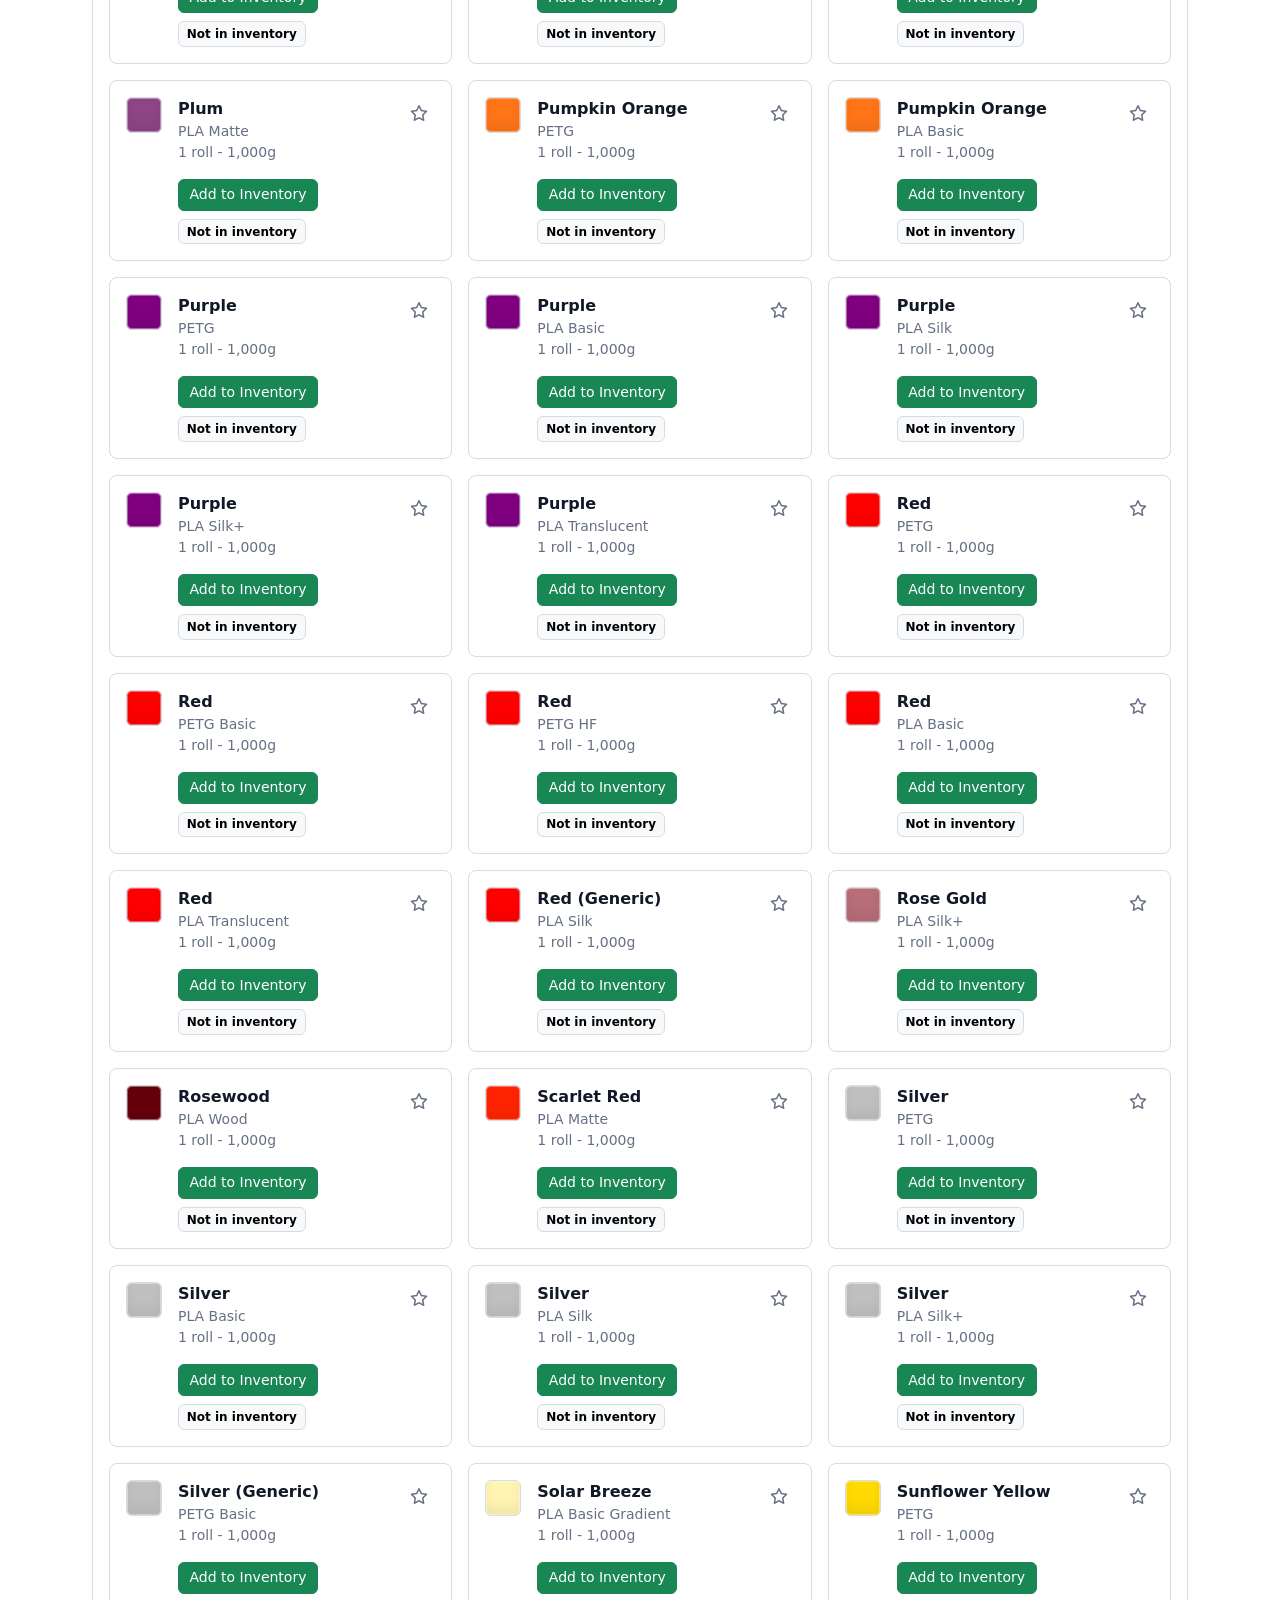
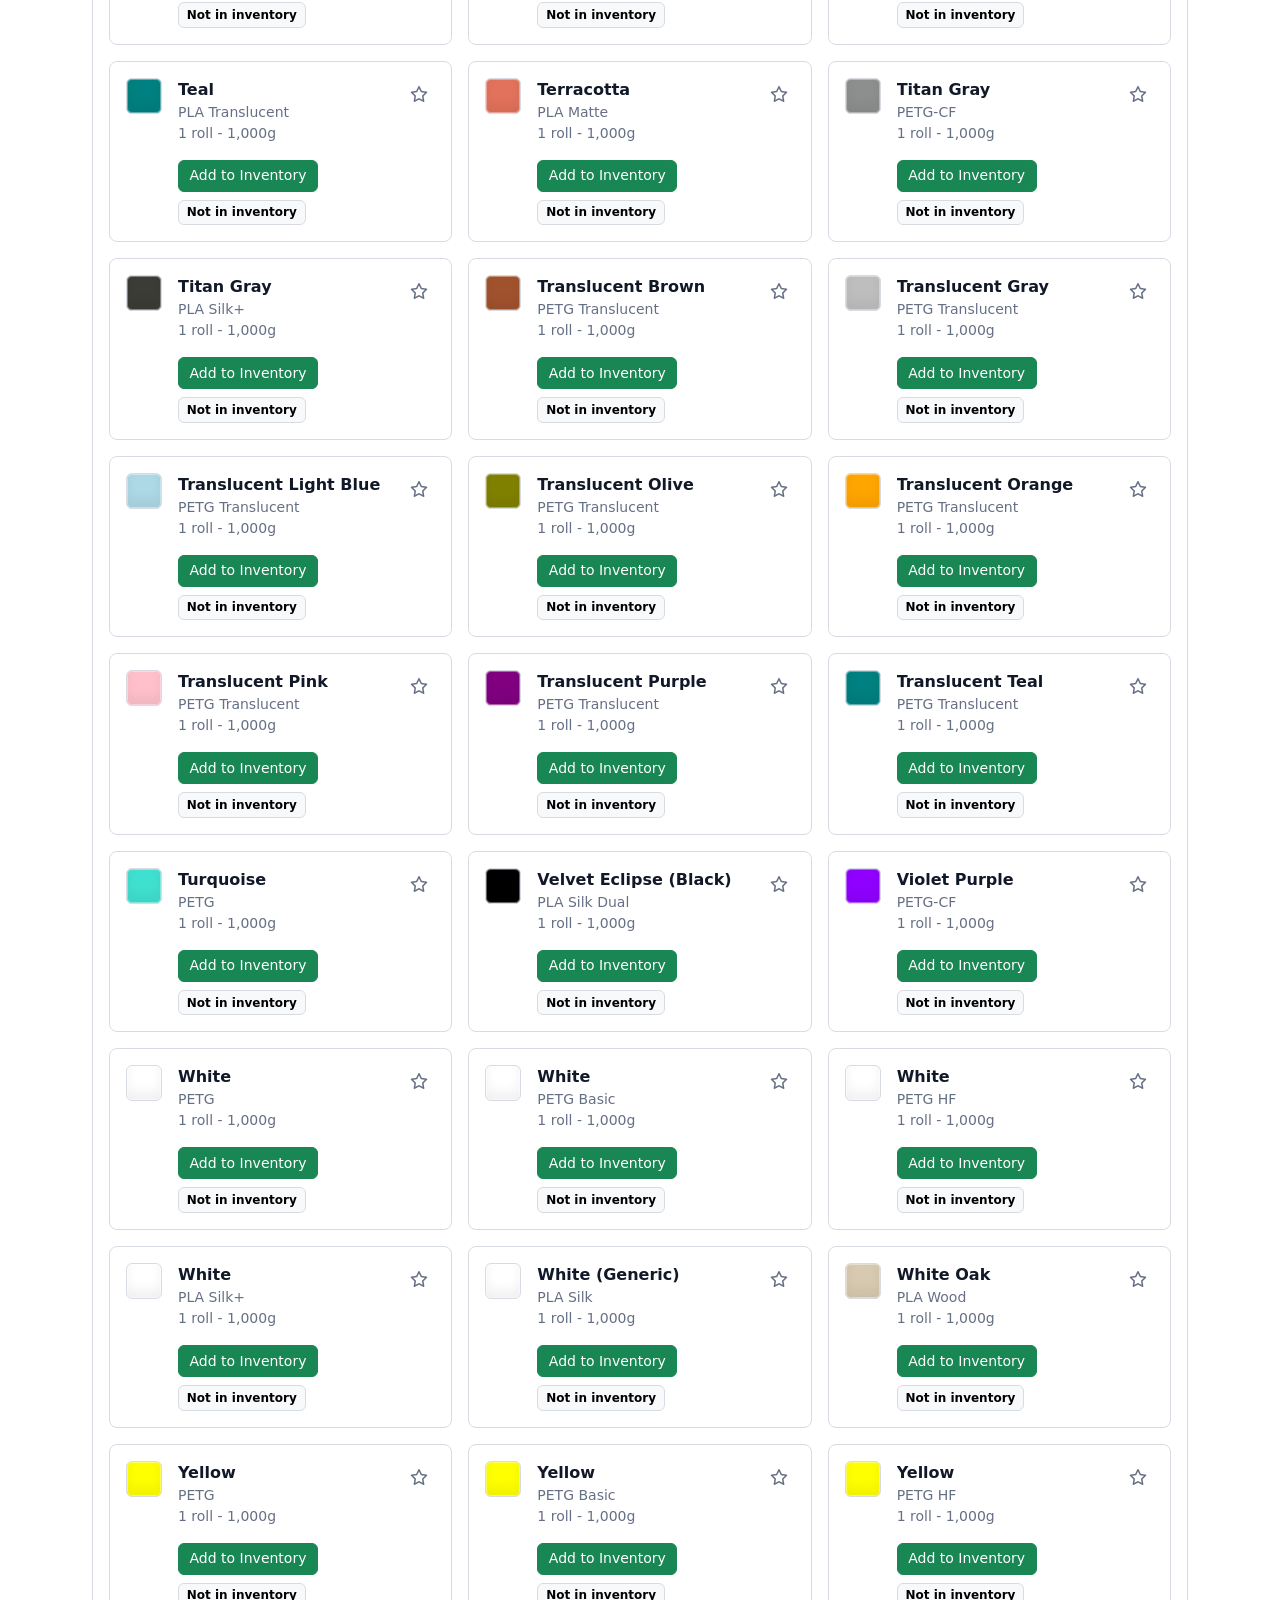
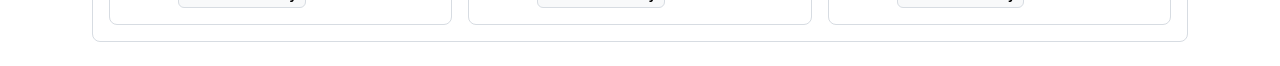
==== commit c84573b2: "Refactor CSS styles: Consolidate variables into common.css, streamline profile and styles.css, and e" ====
--- a/home.html
+++ b/home.html
@@ -32,6 +32,7 @@
     </script>
 
     <!-- App CSS -->
+    <link rel="stylesheet" href="styles/common.css" />
     <link rel="stylesheet" href="styles/styles.css" />
 </head>
 
@@ -88,7 +89,9 @@
                     <span class="input-group-text"><i class="fa-solid fa-magnifying-glass" aria-hidden="true"></i></span>
                     <input id="catalogSearch" class="form-control" type="search"
                         placeholder="Search color, material, or brand" aria-label="Search catalog" />
-                    <button id="catalogClear" class="btn btn-outline-secondary" type="button">Clear</button>
+                    <button id="catalogClear" class="btn btn-outline-secondary" type="button" aria-label="Clear catalog filters">
+                        <i class="fa-solid fa-xmark me-1" aria-hidden="true"></i>Clear
+                    </button>
                 </div>
 
                 <select id="materialFilter" class="form-select" aria-label="Filter by material">
--- a/styles/common.css
+++ b/styles/common.css
@@ -0,0 +1,255 @@
+:root {
+  --radius: .5rem;
+  --surface: #ffffff;
+  --surface-2: #f7f8fa;
+  --surface-3: #eef2f6;
+  --text: #111827;
+  --muted: #667085;
+  --accent: #2563eb;
+  --accent-contrast: #ffffff;
+  --border-soft: #d7dce2;
+  --shadow-soft: 0 .5rem 1.25rem rgba(15, 23, 42, .08);
+  --success: #168a4a;
+  --success-soft: #e8f7ee;
+  --warning: #b45309;
+  --warning-soft: #fff6dd;
+  --danger: #dc2626;
+  --danger-soft: #fff0f0;
+  --out-soft: #f1f3f5;
+  --focus-ring: rgba(37, 99, 235, .24);
+
+  --bs-body-bg: var(--surface);
+  --bs-body-color: var(--text);
+  --bs-primary: var(--accent);
+  --bs-border-color: var(--border-soft);
+  --bs-secondary-color: var(--muted);
+}
+
+:root[data-theme='dark'] {
+  --surface: #0b1016;
+  --surface-2: #111827;
+  --surface-3: #1f2937;
+  --text: #e5e7eb;
+  --muted: #a5b4c6;
+  --accent: #60a5fa;
+  --accent-contrast: #08111f;
+  --border-soft: #334155;
+  --shadow-soft: 0 .5rem 1.25rem rgba(0, 0, 0, .28);
+  --success: #4ade80;
+  --success-soft: #0f2a1b;
+  --warning: #fbbf24;
+  --warning-soft: #2d2410;
+  --danger: #f87171;
+  --danger-soft: #2e1515;
+  --out-soft: #151b23;
+  --focus-ring: rgba(96, 165, 250, .34);
+}
+
+:root[data-theme='solarized'] {
+  --surface: #fdf6e3;
+  --surface-2: #eee8d5;
+  --surface-3: #e4dcc2;
+  --text: #073642;
+  --muted: #657b83;
+  --accent: #268bd2;
+  --accent-contrast: #fdf6e3;
+  --border-soft: #d8cfb0;
+  --success: #2aa198;
+  --success-soft: #e1f1ec;
+  --warning: #b58900;
+  --warning-soft: #f7edc7;
+  --danger: #dc322f;
+  --danger-soft: #f7d8d2;
+  --out-soft: #eee8d5;
+  --focus-ring: rgba(38, 139, 210, .28);
+}
+
+:root[data-theme='hc'] {
+  --surface: #000;
+  --surface-2: #000;
+  --surface-3: #111;
+  --text: #fff;
+  --muted: #fff;
+  --accent: #0ff;
+  --accent-contrast: #000;
+  --border-soft: #fff;
+  --shadow-soft: none;
+  --success: #0f0;
+  --success-soft: #000;
+  --warning: #ff0;
+  --warning-soft: #000;
+  --danger: #f66;
+  --danger-soft: #000;
+  --out-soft: #000;
+  --focus-ring: rgba(0, 255, 255, .45);
+}
+
+html {
+  color-scheme: light dark;
+}
+
+body {
+  -webkit-font-smoothing: antialiased;
+  -moz-osx-font-smoothing: grayscale;
+  background: var(--surface);
+  color: var(--text);
+}
+
+.min-width-0 {
+  min-width: 0;
+}
+
+.container {
+  width: min(100% - 1.5rem, 1120px);
+}
+
+.navbar .nav-link {
+  border-radius: .375rem;
+  color: var(--muted);
+  font-weight: 500;
+  padding-inline: .75rem;
+}
+
+.navbar .nav-link:hover,
+.navbar .nav-link:focus-visible,
+.navbar .nav-link.active {
+  color: var(--text);
+  background: var(--surface-2);
+}
+
+.btn,
+.form-control,
+.form-select,
+.input-group-text {
+  border-radius: .375rem;
+}
+
+.btn-sm,
+.form-select-sm,
+.input-group-sm > .form-control,
+.input-group-sm > .input-group-text,
+.input-group-sm > .btn {
+  min-height: 2rem;
+}
+
+.btn:focus-visible,
+.nav-link:focus-visible,
+.form-control:focus,
+.form-select:focus {
+  border-color: var(--accent);
+  box-shadow: 0 0 0 .2rem var(--focus-ring);
+}
+
+.card {
+  border-color: var(--border-soft);
+  border-radius: var(--radius);
+}
+
+.interactive-card {
+  transition: border-color .15s ease, box-shadow .15s ease, transform .15s ease;
+}
+
+.interactive-card:hover {
+  border-color: color-mix(in srgb, var(--accent) 45%, var(--border-soft));
+  box-shadow: var(--shadow-soft);
+  transform: translateY(-1px);
+}
+
+.nav-tabs {
+  gap: .25rem .5rem;
+  border-bottom: 1px solid var(--border-soft);
+}
+
+.nav-tabs .nav-link {
+  border-radius: .5rem .5rem 0 0;
+  font-weight: 500;
+  min-height: 2.5rem;
+}
+
+.nav-tabs .nav-link.active {
+  border-color: var(--border-soft) var(--border-soft) var(--surface);
+  color: var(--text);
+}
+
+.tab-content {
+  border-color: var(--border-soft) !important;
+}
+
+.icon-button,
+.square-button {
+  width: 2rem;
+  height: 2rem;
+  display: inline-flex;
+  align-items: center;
+  justify-content: center;
+  text-decoration: none;
+}
+
+.swatch,
+.swatch-sm,
+.catalog-swatch {
+  border: 1px solid var(--border-soft);
+  border-radius: .375rem;
+  box-shadow: inset 0 0 0 1px rgba(255, 255, 255, .38), inset 0 -8px 12px rgba(0, 0, 0, .06);
+}
+
+.swatch,
+.catalog-swatch {
+  width: 36px;
+  height: 36px;
+  flex: 0 0 36px;
+}
+
+.swatch-sm {
+  width: 32px;
+  height: 32px;
+}
+
+.empty-state {
+  width: 100%;
+  padding: 2rem;
+  border: 1px dashed var(--border-soft);
+  border-radius: var(--radius);
+  background: var(--surface-2);
+}
+
+.table {
+  margin-bottom: 0;
+}
+
+.table td,
+.table th {
+  vertical-align: middle;
+}
+
+.table thead th {
+  border-bottom-color: var(--border-soft);
+  font-size: .875rem;
+  letter-spacing: 0;
+}
+
+.toast {
+  border-color: var(--border-soft);
+  box-shadow: var(--shadow-soft);
+}
+
+.text-secondary,
+.text-muted {
+  color: var(--muted) !important;
+}
+
+@media (max-width: 767.98px) {
+  .navbar .d-flex.gap-2 {
+    margin-top: .75rem;
+  }
+
+  .nav-tabs {
+    flex-wrap: nowrap;
+    overflow-x: auto;
+    padding-bottom: 1px;
+  }
+
+  .nav-tabs .nav-link {
+    white-space: nowrap;
+  }
+}
--- a/styles/styles.css
+++ b/styles/styles.css
@@ -1,81 +1,3 @@
-:root {
-  --radius: .5rem;
-  --surface: #ffffff;
-  --surface-2: #f7f8fa;
-  --text: #0a0a0a;
-  --muted: #667085;
-  --accent: #2563eb;
-  --accent-contrast: #ffffff;
-  --danger: #dc2626;
-  --success: #168a4a;
-  --border-soft: #d7dce2;
-
-  --bs-body-bg: var(--surface);
-  --bs-body-color: var(--text);
-  --bs-primary: var(--accent);
-}
-
-:root[data-theme='dark'] {
-  --surface: #0b1016;
-  --surface-2: #111827;
-  --text: #e5e7eb;
-  --muted: #9ca3af;
-  --accent: #60a5fa;
-  --accent-contrast: #0b1016;
-  --border-soft: #334155;
-}
-
-:root[data-theme='solarized'] {
-  --surface: #fdf6e3;
-  --surface-2: #eee8d5;
-  --text: #073642;
-  --muted: #657b83;
-  --accent: #268bd2;
-  --accent-contrast: #fdf6e3;
-  --border-soft: #d8cfb0;
-}
-
-:root[data-theme='hc'] {
-  --surface: #000;
-  --surface-2: #000;
-  --text: #fff;
-  --muted: #fff;
-  --accent: #0ff;
-  --accent-contrast: #000;
-  --border-soft: #fff;
-  outline-color: #0ff;
-}
-
-body {
-  -webkit-font-smoothing: antialiased;
-  -moz-osx-font-smoothing: grayscale;
-}
-
-.min-width-0 {
-  min-width: 0;
-}
-
-.navbar .nav-link {
-  border-radius: .375rem;
-  color: var(--muted);
-  font-weight: 500;
-  padding-inline: .75rem;
-}
-
-.navbar .nav-link:hover,
-.navbar .nav-link:focus-visible,
-.navbar .nav-link.active {
-  color: var(--text);
-  background: var(--surface-2);
-}
-
-.btn:focus-visible,
-.nav-link:focus-visible,
-.form-control:focus,
-.form-select:focus {
-  box-shadow: 0 0 0 .2rem rgba(37, 99, 235, .22);
-}
-
 .catalog-shell {
   border: 1px solid var(--border-soft);
   border-radius: var(--radius);
@@ -112,49 +34,40 @@
   white-space: nowrap;
 }
 
-.card {
-  border-color: var(--border-soft);
-  border-radius: var(--radius);
-}
-
 .catalog-card {
+  height: 100%;
   transition: border-color .15s ease, box-shadow .15s ease, transform .15s ease;
 }
 
 .catalog-card:hover {
-  border-color: rgba(37, 99, 235, .45);
-  box-shadow: 0 .5rem 1.25rem rgba(15, 23, 42, .08);
+  border-color: color-mix(in srgb, var(--accent) 45%, var(--border-soft));
+  box-shadow: var(--shadow-soft);
   transform: translateY(-1px);
 }
 
-.catalog-swatch {
-  width: 36px;
-  height: 36px;
-  flex: 0 0 36px;
-  border: 1px solid var(--border-soft);
-  border-radius: .375rem;
-  box-shadow: inset 0 0 0 1px rgba(255, 255, 255, .38);
+.catalog-card .card-body {
+  min-height: 8.25rem;
 }
 
-.icon-button {
-  width: 2rem;
-  height: 2rem;
-  display: inline-flex;
-  align-items: center;
-  justify-content: center;
-  text-decoration: none;
+.catalog-card.is-updated {
+  border-color: var(--success);
+  box-shadow: 0 0 0 .2rem color-mix(in srgb, var(--success) 20%, transparent), var(--shadow-soft);
+}
+
+.catalog-card .owned-add {
+  min-width: 8.75rem;
 }
 
 .inventory-status {
   border: 1px solid var(--border-soft);
-  font-weight: 600;
+  font-weight: 700;
+  min-height: 1.6rem;
+  display: inline-flex;
+  align-items: center;
 }
 
-.empty-state {
-  width: 100%;
-  padding: 2rem;
-  border: 1px dashed var(--border-soft);
-  border-radius: var(--radius);
+.catalog-card .fav-btn:hover,
+.catalog-card .fav-btn:focus-visible {
   background: var(--surface-2);
 }
 
@@ -169,10 +82,6 @@
 }
 
 @media (max-width: 767.98px) {
-  .navbar .d-flex.gap-2 {
-    margin-top: .75rem;
-  }
-
   .catalog-shell {
     padding: .75rem;
   }
@@ -190,10 +99,13 @@
   .quick-filters .btn {
     flex: 0 0 auto;
   }
-}
 
-@media (min-width: 1400px) {
-  .container {
-    max-width: 1120px;
+  .catalog-heading {
+    align-items: stretch !important;
+  }
+
+  .catalog-heading > div,
+  .catalog-heading .btn {
+    width: 100%;
   }
 }
